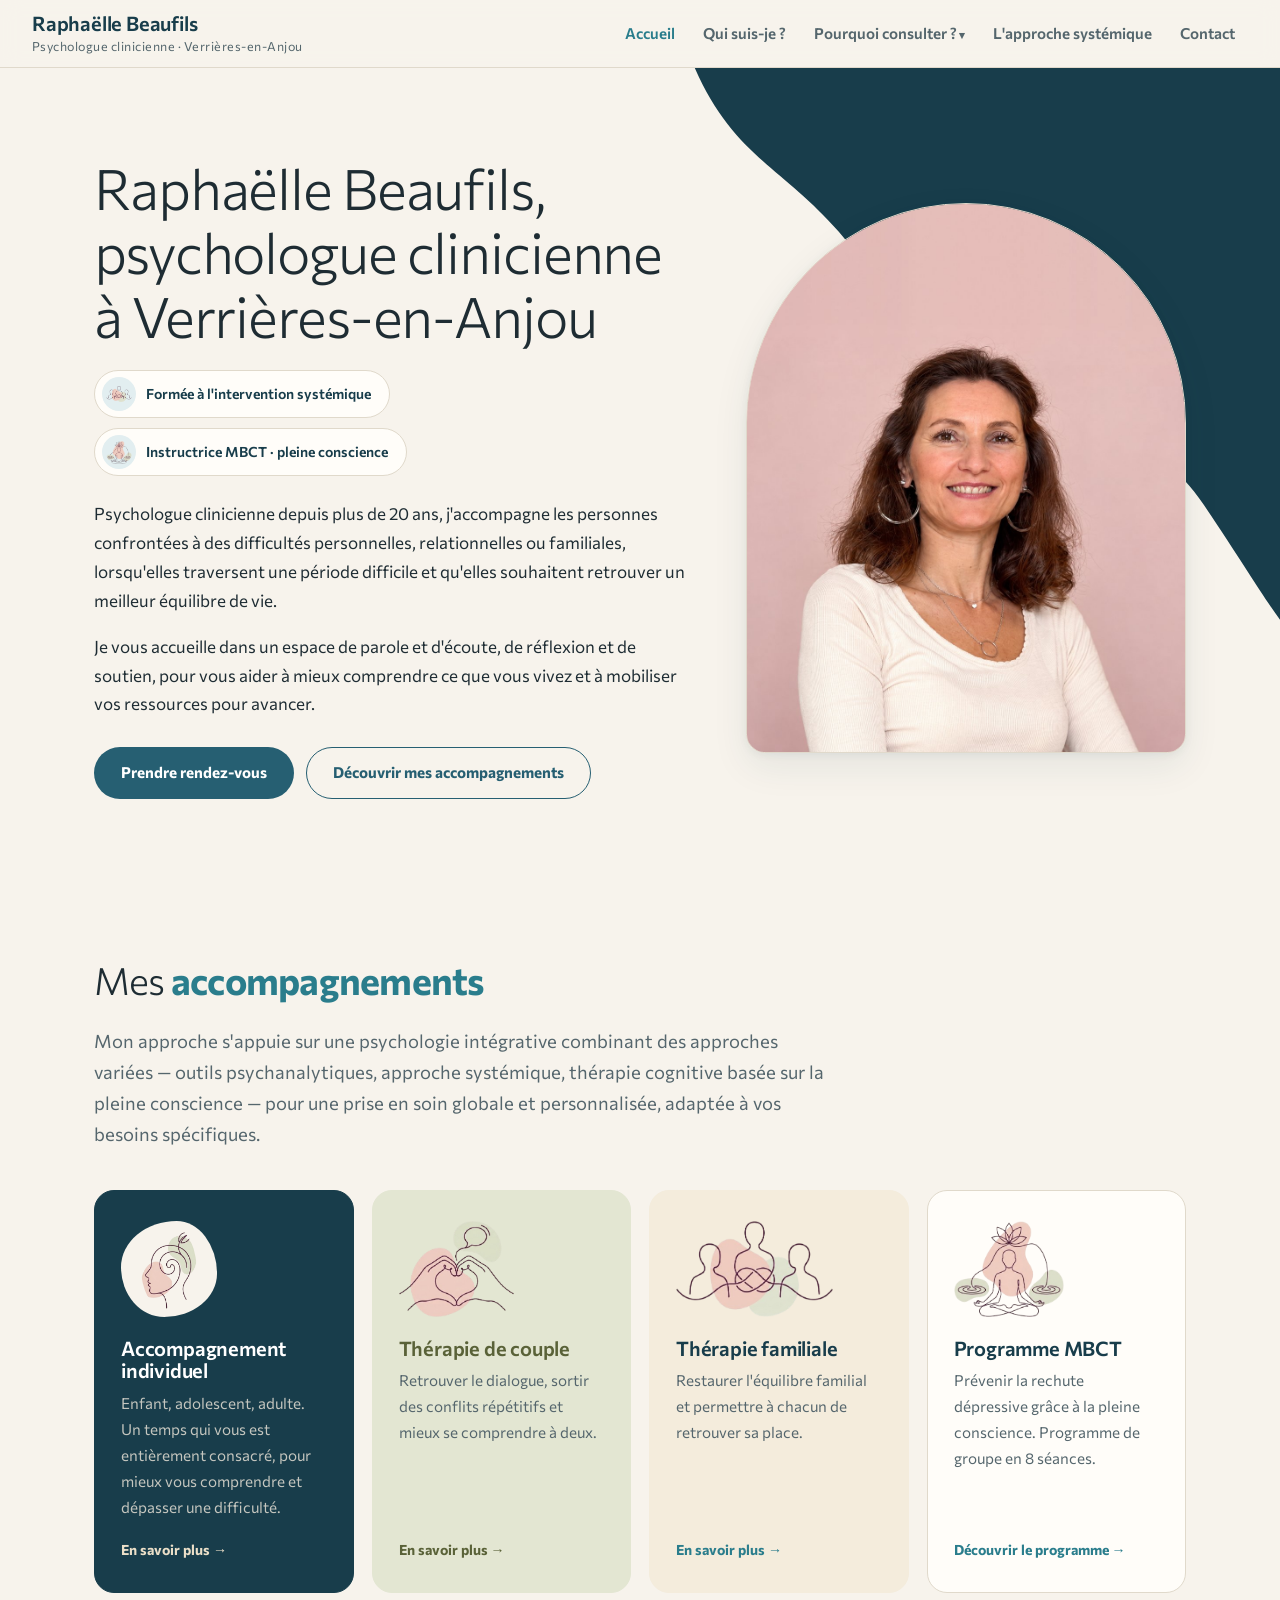
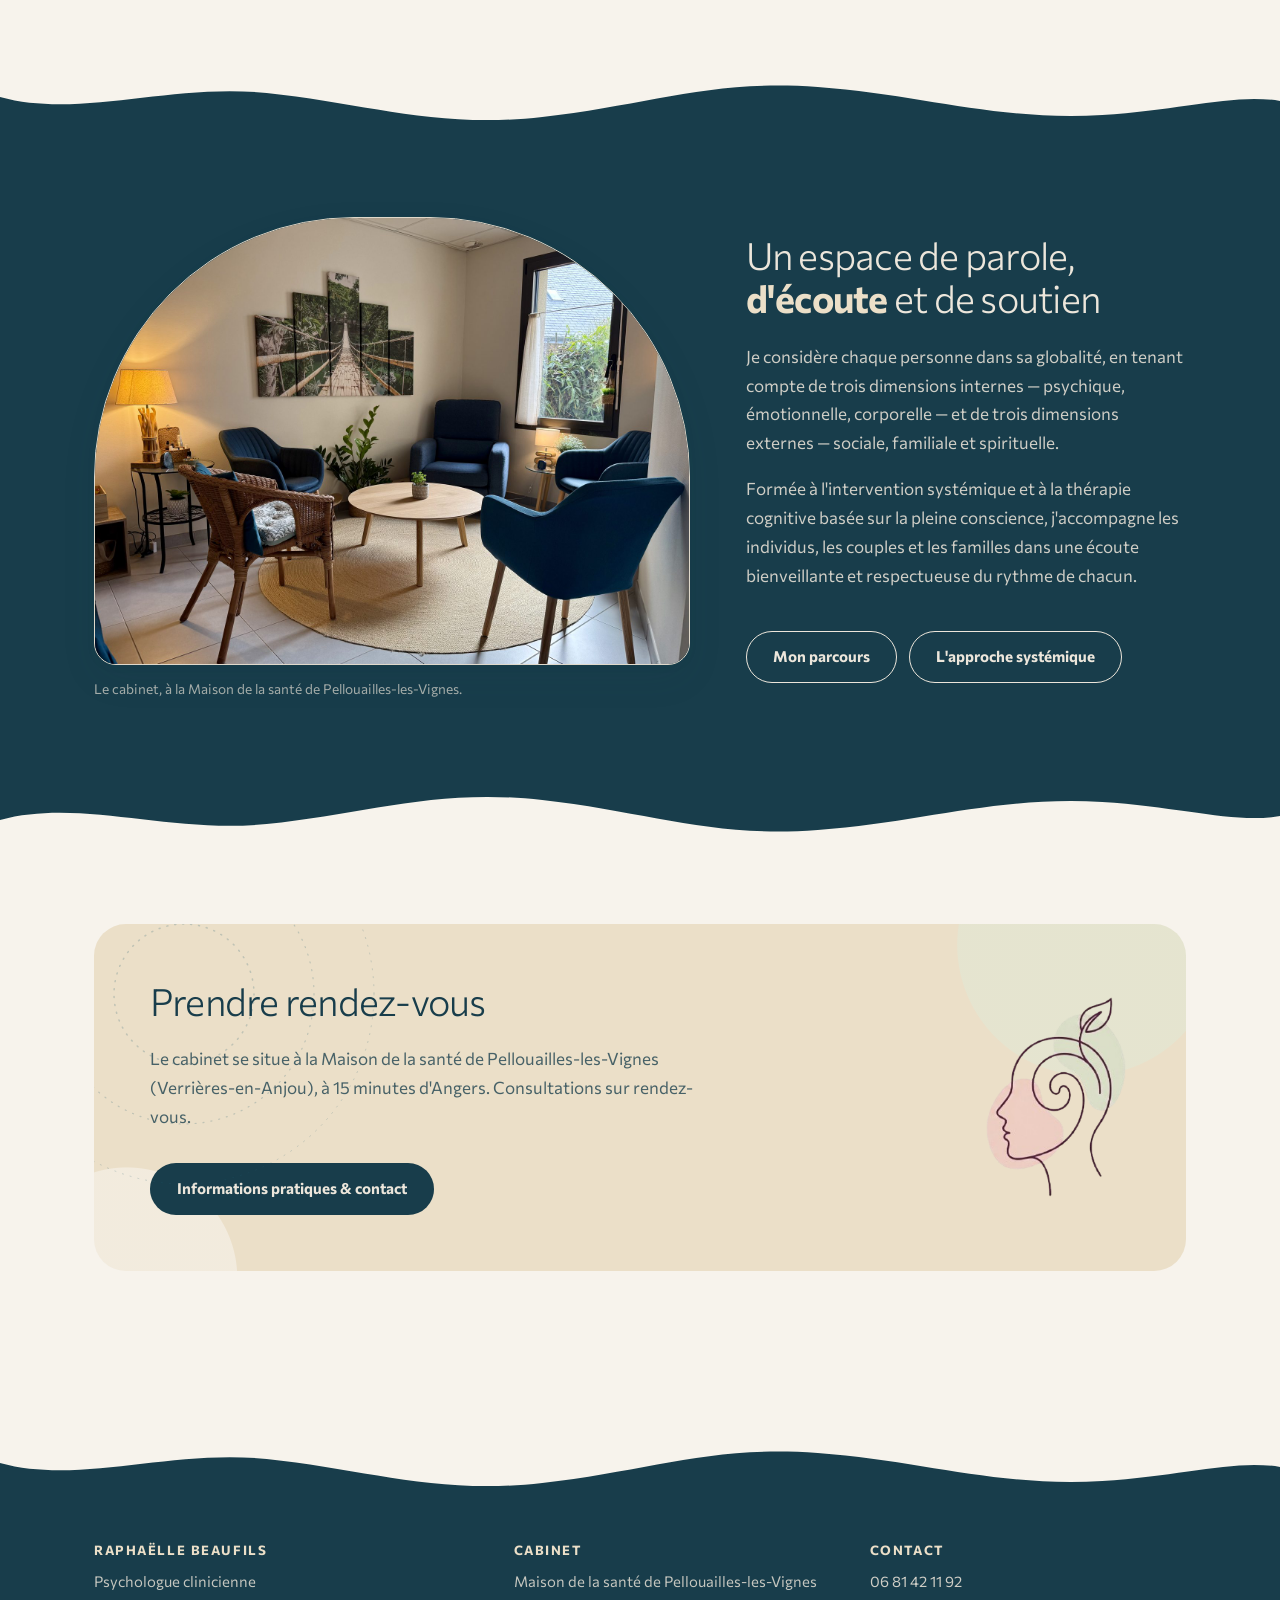
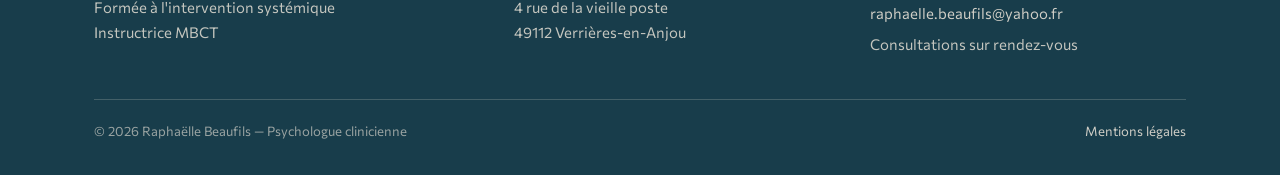
==== site/index.html @ dad3ebb0 "Vague du hero dans l'angle supérieur droit, derrière le portrait, jusqu'au bord de l'écran Position " ====
<!DOCTYPE html>
<html lang="fr">
<head>
  <meta charset="UTF-8">
  <meta name="viewport" content="width=device-width, initial-scale=1">
  <title>Raphaëlle Beaufils | Psychologue Angers – Accompagnement individuel, couple, famille</title>
  <meta name="description" content="Psychologue clinicienne depuis plus de 20 ans à Verrières-en-Anjou (près d'Angers). Accompagnement individuel, thérapie de couple, thérapie familiale et programme MBCT. Prenez rendez-vous.">
  <link rel="stylesheet" href="styles.css">
  <script type="application/ld+json">
  {
    "@context": "https://schema.org",
    "@type": "MedicalBusiness",
    "name": "Raphaëlle Beaufils — Psychologue clinicienne",
    "description": "Psychologue clinicienne : accompagnement individuel, thérapie de couple, thérapie familiale et programme MBCT à Verrières-en-Anjou, près d'Angers.",
    "telephone": "+33681421192",
    "email": "raphaelle.beaufils@yahoo.fr",
    "address": {
      "@type": "PostalAddress",
      "streetAddress": "Maison de la santé de Pellouailles-les-Vignes, 4 rue de la vieille poste",
      "postalCode": "49112",
      "addressLocality": "Verrières-en-Anjou",
      "addressCountry": "FR"
    }
  }
  </script>
</head>
<body>

<header class="site-header">
  <div class="container header-inner">
    <a class="brand" href="index.html">
      <strong>Raphaëlle Beaufils</strong>
      <span>Psychologue clinicienne<span class="brand-dot"> · </span><span class="brand-place">Verrières-en-Anjou</span></span>
    </a>
    <button class="nav-toggle" aria-expanded="false" aria-controls="nav" aria-label="Menu"><span class="burger" aria-hidden="true"></span></button>
    <nav class="nav" id="nav" aria-label="Navigation principale">
      <ul>
        <li><a href="index.html" aria-current="page">Accueil</a></li>
        <li><a href="qui-suis-je.html">Qui suis-je ?</a></li>
        <li class="has-sub">
          <a href="index.html#accompagnements">Pourquoi consulter ?</a>
          <ul class="sub">
            <li><a href="therapie-individuelle.html">Accompagnement individuel</a></li>
            <li><a href="therapie-de-couple.html">Thérapie de couple</a></li>
            <li><a href="therapie-familiale.html">Thérapie familiale</a></li>
            <li><a href="programme-mbct-pleine-conscience.html">Programme MBCT — Pleine conscience</a></li>
          </ul>
        </li>
        <li><a href="approche-systemique.html">L'approche systémique</a></li>
        <li><a href="contact.html">Contact</a></li>
      </ul>
    </nav>
  </div>
</header>

<main>

  <!-- ===== Hero ===== -->
  <section class="hero">
    <svg class="rings" width="560" height="560" viewBox="0 0 560 560" fill="none" aria-hidden="true" style="top:-180px; right:-160px;">
      <circle cx="280" cy="280" r="80" stroke="currentColor" stroke-width="1.5"/>
      <circle cx="280" cy="280" r="145" stroke="currentColor" stroke-width="1.2"/>
      <circle cx="280" cy="280" r="210" stroke="currentColor" stroke-width="1"/>
      <circle cx="280" cy="280" r="276" stroke="currentColor" stroke-width="0.8"/>
    </svg>
    <div class="container hero-grid">
      <div>
        <h1>Raphaëlle Beaufils, psychologue&nbsp;clinicienne à Verrières&#8209;en&#8209;Anjou</h1>
        <ul class="hero-badges">
          <li><img src="img/illus-therapie-familiale.png" alt="" aria-hidden="true"> Formée à l'intervention systémique</li>
          <li><img src="img/illus-mbct.png" alt="" aria-hidden="true"> Instructrice MBCT · pleine conscience</li>
        </ul>
        <p>Psychologue clinicienne depuis plus de 20 ans, j'accompagne les personnes confrontées à des difficultés personnelles, relationnelles ou familiales, lorsqu'elles traversent une période difficile et qu'elles souhaitent retrouver un meilleur équilibre de vie.</p>
        <p>Je vous accueille dans un espace de parole et d'écoute, de réflexion et de soutien, pour vous aider à mieux comprendre ce que vous vivez et à mobiliser vos ressources pour avancer.</p>
        <div class="hero-actions">
          <a class="btn btn-primary" href="contact.html">Prendre rendez-vous</a>
          <a class="btn btn-ghost" href="index.html#accompagnements">Découvrir mes accompagnements</a>
        </div>
      </div>
      <figure class="portrait">
        <svg class="hero-band" viewBox="0 0 640 520" preserveAspectRatio="none" aria-hidden="true">
          <path d="M30,0 C70,80 120,90 180,150 C240,210 220,260 320,300 C420,340 500,320 560,400 C600,452 620,482 640,506 L640,0 Z" fill="currentColor"/>
        </svg>
        <img class="photo photo-arch" src="img/portrait-raphaelle.jpg" alt="Raphaëlle Beaufils, psychologue clinicienne" width="1000" height="1250">
      </figure>
    </div>
  </section>

  <!-- ===== Accompagnements ===== -->
  <section class="section" id="accompagnements">
    <div class="container">
      <h2>Mes <em>accompagnements</em></h2>
      <p class="lead narrow">Mon approche s'appuie sur une psychologie intégrative combinant des approches variées — outils psychanalytiques, approche systémique, thérapie cognitive basée sur la pleine conscience — pour une prise en soin globale et personnalisée, adaptée à vos besoins spécifiques.</p>
      <div class="cards">
        <a class="card" href="therapie-individuelle.html">
          <img class="card-illus" src="img/illus-therapie-individuelle.png" alt="" aria-hidden="true">
          <h3>Accompagnement individuel</h3>
          <p>Enfant, adolescent, adulte. Un temps qui vous est entièrement consacré, pour mieux vous comprendre et dépasser une difficulté.</p>
          <span class="card-more">En savoir plus →</span>
        </a>
        <a class="card" href="therapie-de-couple.html">
          <img class="card-illus" src="img/illus-therapie-couple.png" alt="" aria-hidden="true">
          <h3>Thérapie de couple</h3>
          <p>Retrouver le dialogue, sortir des conflits répétitifs et mieux se comprendre à deux.</p>
          <span class="card-more">En savoir plus →</span>
        </a>
        <a class="card" href="therapie-familiale.html">
          <img class="card-illus" src="img/illus-therapie-familiale.png" alt="" aria-hidden="true">
          <h3>Thérapie familiale</h3>
          <p>Restaurer l'équilibre familial et permettre à chacun de retrouver sa place.</p>
          <span class="card-more">En savoir plus →</span>
        </a>
        <a class="card" href="programme-mbct-pleine-conscience.html">
          <img class="card-illus" src="img/illus-mbct.png" alt="" aria-hidden="true">
          <h3>Programme MBCT</h3>
          <p>Prévenir la rechute dépressive grâce à la pleine conscience. Programme de groupe en 8 séances.</p>
          <span class="card-more">Découvrir le programme →</span>
        </a>
      </div>
    </div>
  </section>

  <!-- ===== Approche ===== -->
  <section class="section section-deep">
    <div class="container hero-grid">
      <figure>
        <img class="photo" src="img/cabinet-salon.jpg" alt="Salon de consultation du cabinet à Verrières-en-Anjou, fauteuils bleus et lumière naturelle">
        <figcaption>Le cabinet, à la Maison de la santé de Pellouailles-les-Vignes.</figcaption>
      </figure>
      <div>
        <h2>Un espace de parole, <em>d'écoute</em> et de soutien</h2>
        <p>Je considère chaque personne dans sa globalité, en tenant compte de trois dimensions internes — psychique, émotionnelle, corporelle — et de trois dimensions externes — sociale, familiale et spirituelle.</p>
        <p>Formée à l'intervention systémique et à la thérapie cognitive basée sur la pleine conscience, j'accompagne les individus, les couples et les familles dans une écoute bienveillante et respectueuse du rythme de chacun.</p>
        <div class="next-links">
          <a class="btn btn-ghost" href="qui-suis-je.html">Mon parcours</a>
          <a class="btn btn-ghost" href="approche-systemique.html">L'approche systémique</a>
        </div>
      </div>
    </div>
  </section>

  <!-- ===== Infos pratiques + CTA ===== -->
  <section class="section">
    <div class="container">
      <div class="cta-band">
        <img class="cta-illus" src="img/illus-therapie-individuelle.png" alt="" aria-hidden="true">
        <svg class="rings" width="420" height="420" viewBox="0 0 420 420" fill="none" aria-hidden="true" style="top:-140px; left:-120px;">
          <circle cx="210" cy="210" r="70" stroke="currentColor" stroke-width="1.5"/>
          <circle cx="210" cy="210" r="130" stroke="currentColor" stroke-width="1.2"/>
          <circle cx="210" cy="210" r="190" stroke="currentColor" stroke-width="1"/>
        </svg>
        <h2>Prendre rendez-vous</h2>
        <p>Le cabinet se situe à la Maison de la santé de Pellouailles-les-Vignes (Verrières-en-Anjou), à 15 minutes d'Angers. Consultations sur rendez-vous.</p>
        <a class="btn btn-light" href="contact.html">Informations pratiques &amp; contact</a>
      </div>
    </div>
  </section>

</main>

<footer class="site-footer">
  <div class="container">
    <div class="footer-grid">
      <div>
        <h3>Raphaëlle Beaufils</h3>
        <p>Psychologue clinicienne<br>Formée à l'intervention systémique<br>Instructrice MBCT</p>
      </div>
      <div>
        <h3>Cabinet</h3>
        <p>Maison de la santé de Pellouailles-les-Vignes<br>4 rue de la vieille poste<br>49112 Verrières-en-Anjou</p>
      </div>
      <div>
        <h3>Contact</h3>
        <ul>
          <li><a href="tel:+33681421192">06 81 42 11 92</a></li>
          <li><a href="mailto:raphaelle.beaufils@yahoo.fr">raphaelle.beaufils@yahoo.fr</a></li>
          <li>Consultations sur rendez-vous</li>
        </ul>
      </div>
    </div>
    <div class="footer-bottom">
      <span>© 2026 Raphaëlle Beaufils — Psychologue clinicienne</span>
      <a href="mentions-legales.html">Mentions légales</a>
    </div>
  </div>
</footer>

<script src="nav.js"></script>
</body>
</html>
---- site/styles.css ----
/* ==========================================================================
   Raphaëlle Beaufils — Psychologue clinicienne
   Direction : éditorial chaleureux et sobre (ivoire + bleu canard profond),
   vagues organiques, images en arche, cartes teintées, illustrations au trait.
   Palette : bleu canard / bleu profond (comme les fauteuils du cabinet)
   + vert kaki et sable en accents secondaires, sur fond ivoire.
   Typo (locale, dossier typo/) : Commissioner uniquement (titres + texte),
   pas de police cursive, pas de sur-titres (hors label « Programme de groupe »).
   ========================================================================== */

/* ---- Polices locales ---- */
@font-face {
  font-family: "Commissioner";
  src: url("typo/Commissioner-ExtraLight.ttf") format("truetype");
  font-weight: 200; font-style: normal; font-display: swap;
}
@font-face {
  font-family: "Commissioner";
  src: url("typo/Commissioner-Light.ttf") format("truetype");
  font-weight: 300; font-style: normal; font-display: swap;
}
@font-face {
  font-family: "Commissioner";
  src: url("typo/Commissioner-Regular.ttf") format("truetype");
  font-weight: 400; font-style: normal; font-display: swap;
}
@font-face {
  font-family: "Commissioner";
  src: url("typo/Commissioner-Medium.ttf") format("truetype");
  font-weight: 500; font-style: normal; font-display: swap;
}
@font-face {
  font-family: "Commissioner";
  src: url("typo/Commissioner-SemiBold.ttf") format("truetype");
  font-weight: 600; font-style: normal; font-display: swap;
}
@font-face {
  font-family: "Commissioner";
  src: url("typo/Commissioner-Bold.ttf") format("truetype");
  font-weight: 700; font-style: normal; font-display: swap;
}

:root {
  /* Couleurs */
  --bg: #f7f3ec;            /* fond de page : ivoire chaud */
  --cream: #ece6db;         /* crème d'origine : aplats */
  --cream-soft: #f1ebe0;    /* sections alternées */
  --ink: #1e2c33;           /* texte : bleu-nuit très foncé */
  --ink-soft: #55666d;      /* texte secondaire */
  --blue: #265f72;          /* bleu canard : boutons, prix, titres forts */
  --blue-deep: #183d4b;     /* bleu profond (fauteuils du cabinet) : aplats, footer */
  --blue-bright: #2a7d8c;   /* accent : liens, mots accentués des titres */
  --blue-tint: #e2eef0;     /* fond léger bleu */
  --khaki: #e3e6d2;         /* vert kaki clair : cartes, respiration */
  --khaki-deep: #5a6238;    /* texte sur kaki */
  --sand: #ebdfc8;          /* sable chaud : bandeau CTA, cartes */
  --sand-soft: #f4ecdc;     /* sable très léger */
  --line: #e0d9cb;          /* filets */

  --font-display: "Commissioner", "Helvetica Neue", Arial, sans-serif;
  --font-body: "Commissioner", "Helvetica Neue", Arial, sans-serif;

  --radius: 20px;
  --radius-arch: 260px 260px 22px 22px;
  --shadow: 0 2px 8px rgba(24, 61, 75, 0.06), 0 14px 36px rgba(24, 61, 75, 0.08);

  /* Vague organique — remplie de la couleur du fond de page (#f7f3ec) */
  --wave: url("data:image/svg+xml;utf8,<svg xmlns='http://www.w3.org/2000/svg' viewBox='0 0 1440 64' preserveAspectRatio='none'><path d='M0,40 C90,18 190,54 300,44 C410,34 490,8 610,20 C730,32 800,58 920,50 C1040,42 1120,16 1240,22 C1330,27 1390,44 1440,36 L1440,64 L0,64 Z' fill='%23f7f3ec'/></svg>");
  --wave-h: 64px;
}

/* ---- Base ---- */
*, *::before, *::after { box-sizing: border-box; }
html { scroll-behavior: smooth; }
@media (prefers-reduced-motion: reduce) {
  html { scroll-behavior: auto; }
  *, *::before, *::after { transition: none !important; animation: none !important; }
}

body {
  margin: 0;
  font-family: var(--font-body);
  font-size: 1.0625rem;
  line-height: 1.7;
  color: var(--ink);
  background: var(--bg);
  -webkit-font-smoothing: antialiased;
}

img { max-width: 100%; display: block; }

h1, h2, h3 {
  font-family: var(--font-display);
  font-weight: 300;
  line-height: 1.14;
  color: var(--ink);
  margin: 0 0 0.6em;
}
h1 { font-size: clamp(2.3rem, 5vw, 3.5rem); letter-spacing: -0.02em; }
h2 { font-size: clamp(1.7rem, 3.2vw, 2.35rem); letter-spacing: -0.02em; }
h3 { font-size: 1.2rem; font-weight: 600; letter-spacing: -0.02em; }

/* Mots accentués dans les titres : bold teinté, même typo */
h1 em, h2 em, h3 em {
  font-style: normal;
  font-weight: 700;
  letter-spacing: -0.02em;
  color: var(--blue-bright);
}

p { margin: 0 0 1em; }

a { color: var(--blue-bright); text-decoration-thickness: 1px; text-underline-offset: 3px; }
a:hover { color: var(--blue-deep); }

:focus-visible {
  outline: 2px solid var(--blue-bright);
  outline-offset: 3px;
  border-radius: 4px;
}

.container { max-width: 1140px; margin-inline: auto; padding-inline: 24px; }
.narrow { max-width: 740px; }

.section { padding-block: 80px; }
.section.alt { background: var(--cream-soft); }

/* Sur-titre : petit label sobre en capitales (utilisé uniquement
   pour « Programme de groupe » sur la page MBCT) */
.eyebrow {
  display: inline-block;
  font-family: var(--font-body);
  font-size: 0.8rem;
  font-weight: 600;
  line-height: 1.3;
  letter-spacing: 0.14em;
  text-transform: uppercase;
  color: var(--blue-bright);
  margin-bottom: 14px;
}

.lead { font-size: 1.15rem; color: var(--ink-soft); }

/* ---- Header ---- */
.site-header {
  position: sticky;
  top: 0;
  z-index: 50;
  background: rgba(247, 243, 236, 0.92);
  backdrop-filter: blur(10px);
  border-bottom: 1px solid var(--line);
}
/* Le header occupe (presque) toute la largeur de l'écran,
   indépendamment de la trame centrée du contenu */
.site-header .container { max-width: 1560px; padding-inline: 32px; }
.header-inner {
  display: flex;
  align-items: center;
  justify-content: space-between;
  gap: 16px;
  padding-block: 12px;
}
.brand { text-decoration: none; color: var(--ink); line-height: 1.2; }
.brand strong {
  display: block;
  font-family: var(--font-display);
  font-weight: 600;
  font-size: 1.25rem;
  letter-spacing: -0.01em;
  line-height: 1.15;
  color: var(--blue-deep);
}
.brand span { font-size: 0.78rem; color: var(--ink-soft); letter-spacing: 0.04em; }

.nav { display: flex; align-items: center; }
.nav > ul { list-style: none; display: flex; align-items: center; gap: 2px; margin: 0; padding: 0; }
.sub { list-style: none; margin: 0; }
.nav a {
  display: block;
  padding: 8px 13px;
  border-radius: 10px;
  font-size: 0.95rem;
  font-weight: 600;
  color: var(--ink-soft);
  text-decoration: none;
  white-space: nowrap;
}
.nav a:hover { background: var(--blue-tint); color: var(--blue-deep); }
.nav a[aria-current="page"] { color: var(--blue-bright); }

.has-sub { position: relative; }
.has-sub > a::after { content: " ▾"; font-size: 0.7em; }
.sub {
  display: none;
  position: absolute;
  top: calc(100% + 6px);
  left: 0;
  min-width: 280px;
  background: #fffdf9;
  border: 1px solid var(--line);
  border-radius: 14px;
  box-shadow: var(--shadow);
  padding: 8px;
  flex-direction: column;
  gap: 0;
}
/* Pont invisible : couvre l'écart entre le lien et le sous-menu pour que
   la souris puisse descendre sans que le menu se referme */
.sub::before {
  content: "";
  position: absolute;
  left: 0;
  right: 0;
  top: -12px;
  height: 12px;
}
.sub li { width: 100%; }
.sub a { border-radius: 8px; white-space: normal; }
.has-sub:hover .sub,
.has-sub.open .sub,
.has-sub:focus-within .sub { display: flex; }

.btn {
  display: inline-block;
  padding: 12px 26px;
  border-radius: 999px;
  font-weight: 700;
  font-size: 0.95rem;
  text-decoration: none;
  border: 1.5px solid transparent;
  transition: background 0.15s ease, color 0.15s ease, border-color 0.15s ease, transform 0.15s ease;
}
.btn:hover { transform: translateY(-1px); }
.btn-primary { background: var(--blue); color: #fff; }
.btn-primary:hover { background: var(--blue-deep); color: #fff; }
.btn-ghost { border-color: var(--blue); color: var(--blue); }
.btn-ghost:hover { background: var(--blue-tint); color: var(--blue-deep); }
.btn-light { background: #fffdf9; color: var(--blue-deep); }
.btn-light:hover { background: #fff; color: var(--blue-deep); }

.photo {
  width: 100%;
  height: auto;
  border-radius: var(--radius);
  border: 1px solid var(--line);
  box-shadow: var(--shadow);
}
figure { margin: 0; }
figcaption { font-size: 0.85rem; color: var(--ink-soft); margin-top: 12px; }

.nav-toggle {
  display: none;
  align-items: center;
  justify-content: center;
  width: 44px;
  height: 42px;
  background: none;
  border: 1.5px solid var(--line);
  border-radius: 12px;
  padding: 0;
  cursor: pointer;
}
.burger,
.burger::before,
.burger::after {
  content: "";
  display: block;
  width: 20px;
  height: 2px;
  border-radius: 2px;
  background: var(--blue-deep);
  transition: transform 0.2s ease, background 0.2s ease;
}
.burger { position: relative; }
.burger::before { position: absolute; top: -6px; }
.burger::after { position: absolute; top: 6px; }
.nav-toggle[aria-expanded="true"] .burger { background: transparent; }
.nav-toggle[aria-expanded="true"] .burger::before { transform: translateY(6px) rotate(45deg); }
.nav-toggle[aria-expanded="true"] .burger::after { transform: translateY(-6px) rotate(-45deg); }

/* ---- Motif anneaux (signature) ---- */
.rings {
  position: absolute;
  pointer-events: none;
  color: var(--blue-bright);
  opacity: 0.13;
}
.rings circle { stroke-dasharray: 1 7; stroke-linecap: round; }

/* ---- Hero (accueil) ---- */
.hero { position: relative; overflow: hidden; padding-block: 88px 80px; }
.hero-grid {
  display: grid;
  grid-template-columns: 1.15fr 0.85fr;
  gap: 56px;
  align-items: center;
}
.hero h1 { margin-bottom: 0.4em; }
.hero .subtitle {
  font-weight: 500;
  font-size: 1.02rem;
  letter-spacing: 0.02em;
  color: var(--blue);
  margin-bottom: 1.2em;
}

/* Badges de qualification : mini-illustrations en icône */
.hero-badges {
  list-style: none;
  display: flex;
  flex-wrap: wrap;
  gap: 10px;
  padding: 0;
  margin: 0 0 1.4em;
}
.hero-badges li {
  display: inline-flex;
  align-items: center;
  gap: 10px;
  background: #fffdf9;
  border: 1px solid var(--line);
  border-radius: 999px;
  padding: 6px 18px 6px 7px;
  font-size: 0.88rem;
  font-weight: 600;
  color: var(--blue-deep);
}
.hero-badges img {
  height: 34px;
  width: 34px;
  object-fit: contain;
  background: var(--blue-tint);
  border-radius: 50%;
  padding: 4px;
}

.hero-actions { display: flex; flex-wrap: wrap; gap: 12px; margin-top: 28px; }

/* Portraits et images des sections profondes : cadre en arche */
.hero .ph-portrait,
.hero .photo,
.photo-arch,
.section-deep .photo,
.section-deep .ph {
  border-radius: var(--radius-arch);
}

/* Bandeau bleu en vague : en absolu dans l'angle supérieur droit du hero
   (sous le header, jusqu'au bord de l'écran), derrière le portrait qui
   garde le dessus. Son bord intérieur ondule en diagonale, du bord gauche
   de la photo vers le bord droit de l'écran. Le SVG vit dans la figure mais
   se positionne par rapport au hero (la figure n'est pas positionnée en
   desktop) ; sur mobile il s'ancre à la figure. */
.portrait .photo { position: relative; z-index: 1; }
.hero-band {
  position: absolute;
  top: 0;
  right: 0;
  width: 48%;
  height: 70%;
  color: var(--blue-deep);
  pointer-events: none;
}

/* ---- Placeholder photo ---- */
.ph {
  position: relative;
  overflow: hidden;
  border-radius: var(--radius);
  background:
    radial-gradient(circle at 50% 42%,
      transparent 0 54px, rgba(38, 95, 114, 0.12) 54px 55.5px,
      transparent 55.5px 88px, rgba(38, 95, 114, 0.10) 88px 89.5px,
      transparent 89.5px 126px, rgba(38, 95, 114, 0.08) 126px 127.5px,
      transparent 127.5px 170px, rgba(38, 95, 114, 0.06) 170px 171.5px,
      transparent 171.5px),
    var(--cream);
  display: flex;
  align-items: flex-end;
  justify-content: center;
  border: 1px solid var(--line);
}
.ph::after {
  content: attr(data-label);
  margin: 14px;
  padding: 5px 14px;
  border-radius: 999px;
  background: rgba(255, 255, 255, 0.85);
  font-size: 0.78rem;
  font-weight: 700;
  letter-spacing: 0.06em;
  color: var(--ink-soft);
}
.ph-portrait { aspect-ratio: 4 / 5; }
.ph-landscape { aspect-ratio: 16 / 10; }
.ph-wide { aspect-ratio: 21 / 9; }

/* ---- Section profonde (aplat bleu profond, bords en vague) ---- */
.section-deep {
  position: relative;
  background: var(--blue-deep);
  color: var(--cream);
  padding-block: calc(80px + var(--wave-h));
}
.section-deep::before,
.section-deep::after {
  content: "";
  position: absolute;
  left: 0;
  right: 0;
  height: var(--wave-h);
  background: var(--wave) center / 100% 100% no-repeat;
  pointer-events: none;
}
.section-deep::before { top: 0; transform: scaleY(-1); }
.section-deep::after { bottom: 0; }

.section-deep h1, .section-deep h2, .section-deep h3 { color: var(--cream); }
.section-deep h1 em, .section-deep h2 em, .section-deep h3 em { color: var(--sand); }
.section-deep p { color: rgba(240, 232, 220, 0.85); }
.section-deep a { color: var(--sand); }
.section-deep a:hover { color: #fff; }
.section-deep figcaption { color: rgba(240, 232, 220, 0.65); }
.section-deep .btn-ghost { border-color: var(--cream); color: var(--cream); }
.section-deep .btn-ghost:hover { background: rgba(240, 232, 220, 0.12); color: #fff; }
.section-deep .btn-primary { background: var(--sand); color: var(--blue-deep); }
.section-deep .btn-primary:hover { background: #fff; color: var(--blue-deep); }
.section-deep .rings { color: var(--sand); opacity: 0.15; }

/* ---- Cartes accompagnements : teintes variées ---- */
.cards {
  display: grid;
  grid-template-columns: repeat(auto-fit, minmax(230px, 1fr));
  gap: 18px;
  margin-top: 40px;
}
.card {
  display: flex;
  flex-direction: column;
  align-items: flex-start;
  background: #fffdf9;
  border: 1px solid var(--line);
  border-radius: var(--radius);
  padding: 30px 26px;
  text-decoration: none;
  color: var(--ink);
  transition: box-shadow 0.18s ease, transform 0.18s ease;
}
.card:hover {
  box-shadow: var(--shadow);
  transform: translateY(-3px);
  color: var(--ink);
}
.card-illus {
  display: block;
  height: 96px;
  width: auto;
  max-width: 100%;
  object-fit: contain;
  margin-bottom: 20px;
}
/* Sur la carte bleu profond, le trait bleu serait invisible :
   on pose l'illustration sur une pastille ivoire organique */
.cards .card:nth-child(1) .card-illus {
  background: var(--bg);
  border-radius: 58% 42% 55% 45% / 48% 55% 45% 52%;
  padding: 8px 20px;
}

.card h3 {
  font-weight: 600;
  font-size: 1.25rem;
  letter-spacing: -0.01em;
  color: var(--blue-deep);
  margin-bottom: 0.45em;
}
.card p { font-size: 0.95rem; color: var(--ink-soft); margin: 0; }
.card .card-more {
  display: inline-block;
  margin-top: auto;
  padding-top: 18px;
  font-size: 0.88rem;
  font-weight: 700;
  color: var(--blue-bright);
}

/* Variantes de teinte, dans l'esprit des inspirations */
.cards .card:nth-child(1) { background: var(--blue-deep); border-color: var(--blue-deep); }
.cards .card:nth-child(1) h3 { color: #fff; }
.cards .card:nth-child(1) p { color: rgba(240, 232, 220, 0.8); }
.cards .card:nth-child(1) .card-more { color: var(--sand); }
.cards .card:nth-child(2) { background: var(--khaki); border-color: var(--khaki); }
.cards .card:nth-child(2) h3 { color: var(--khaki-deep); }
.cards .card:nth-child(2) .card-more { color: var(--khaki-deep); }
.cards .card:nth-child(3) { background: var(--sand-soft); border-color: var(--sand-soft); }

/* ---- Listes à puces (anneaux) ---- */
.ring-list { list-style: none; padding: 0; margin: 0 0 1.2em; }
.ring-list li { position: relative; padding-left: 26px; margin-bottom: 9px; }
.ring-list li::before {
  content: "";
  position: absolute;
  left: 2px;
  top: 0.52em;
  width: 9px;
  height: 9px;
  border: 2px solid var(--blue-bright);
  border-radius: 50%;
}

/* ---- Citations : centrées, comme un temps de respiration ---- */
.pullquote {
  position: relative;
  margin: 2.6em auto;
  padding: 0 12px;
  border: none;
  max-width: 36ch;
  text-align: center;
  font-family: var(--font-display);
  font-style: normal;
  font-weight: 300;
  font-size: clamp(1.25rem, 2.5vw, 1.5rem);
  line-height: 1.5;
  color: var(--blue-deep);
}
.pullquote::before {
  content: "“";
  display: block;
  font-size: 3rem;
  line-height: 0.6;
  margin-bottom: 0.25em;
  color: var(--blue-bright);
  opacity: 0.55;
}
.pullquote cite {
  display: block;
  margin-top: 14px;
  font-family: var(--font-body);
  font-style: normal;
  font-size: 0.82rem;
  font-weight: 600;
  letter-spacing: 0.12em;
  text-transform: uppercase;
  color: var(--blue-bright);
}

/* ---- En-tête de page intérieure ---- */
.page-hero {
  position: relative;
  overflow: hidden;
  padding-block: 72px calc(56px + var(--wave-h));
  background: var(--cream-soft);
}
.page-hero::after {
  content: "";
  position: absolute;
  bottom: 0;
  left: 0;
  right: 0;
  height: var(--wave-h);
  background: var(--wave) center / 100% 100% no-repeat;
  pointer-events: none;
}
.page-hero .container { position: relative; }
.page-hero h1 { max-width: 22ch; }
.page-hero .lead { max-width: 62ch; margin-bottom: 0; }

/* Illustration d'en-tête : posée à droite du titre */
.page-hero-illus {
  position: absolute;
  right: 24px;
  top: 50%;
  transform: translateY(-50%);
  height: 200px;
  width: auto;
  pointer-events: none;
}
@media (max-width: 1060px) {
  .page-hero-illus { display: none; }
}

/* ---- Bloc infos pratiques ---- */
.info-grid {
  display: grid;
  grid-template-columns: repeat(auto-fit, minmax(240px, 1fr));
  gap: 18px;
  margin-top: 32px;
}
.info-card {
  background: #fffdf9;
  border: 1px solid var(--line);
  border-radius: var(--radius);
  padding: 28px 26px;
}
.info-card h3 { color: var(--blue-deep); font-size: 1.15rem; }
.info-card p:last-child, .info-card ul:last-child { margin-bottom: 0; }

/* Variantes teintées (page Contact) */
.info-card--khaki { background: var(--khaki); border-color: var(--khaki); }
.info-card--khaki h3 { color: var(--khaki-deep); }
.info-card--deep { background: var(--blue-deep); border-color: var(--blue-deep); color: rgba(240, 232, 220, 0.85); }
.info-card--deep h3 { color: var(--sand); }
.info-card--deep a { color: #fff; }
.info-card--sand { background: var(--sand-soft); border-color: var(--sand-soft); }
.tel-big {
  font-size: 1.5rem;
  font-weight: 700;
  letter-spacing: 0.01em;
  text-decoration: none;
  white-space: nowrap;
}
.tel-big:hover { text-decoration: underline; }

/* Carte Google Maps intégrée */
.map-embed {
  display: block;
  width: 100%;
  height: 100%;
  min-height: 340px;
  border: 1px solid var(--line);
  border-radius: var(--radius);
}

/* ---- Prochaine session MBCT : bloc pleine largeur, calendrier lisible ---- */
.session-block { margin-top: 48px; }
.session-grid {
  display: grid;
  grid-template-columns: minmax(0, 1.5fr) minmax(0, 1fr);
  gap: 18px;
  align-items: stretch;
}
.session-side { display: grid; gap: 18px; grid-auto-rows: 1fr; }
.session-card { padding: 34px 32px; }
.session-card h3 { font-size: 1.4rem; margin-bottom: 0.35em; }
.session-lead { color: var(--ink-soft); margin-bottom: 1.4em; }
.schedule { margin: 0 0 1.4em; padding: 0; }
.schedule > div {
  display: grid;
  grid-template-columns: 170px 1fr;
  align-items: center;
  gap: 8px 16px;
  padding-block: 10px;
  border-top: 1px dashed var(--line);
}
.schedule > div:last-child { border-bottom: 1px dashed var(--line); }
.schedule dt { font-weight: 600; color: var(--blue-deep); }
.schedule dd {
  margin: 0;
  display: flex;
  flex-wrap: wrap;
  align-items: center;
  gap: 8px;
  color: var(--ink-soft);
  font-size: 0.95rem;
}
.day {
  display: inline-flex;
  align-items: center;
  justify-content: center;
  min-width: 38px;
  height: 38px;
  padding-inline: 8px;
  border-radius: 999px;
  background: var(--blue-tint);
  color: var(--blue-deep);
  font-weight: 700;
  font-size: 0.95rem;
}
.day--special { background: var(--sand); }
.session-place { font-size: 0.95rem; color: var(--ink-soft); margin: 0; }
.session-side .info-card p { margin-bottom: 0.6em; }
.session-side .info-card p:last-child { margin-bottom: 0; }

.pricing { list-style: none; padding: 0; margin: 0; }
.pricing li {
  display: flex;
  justify-content: space-between;
  gap: 16px;
  padding-block: 10px;
  border-bottom: 1px dashed var(--line);
}
.pricing li:last-child { border-bottom: none; }
.pricing .price { font-size: 1rem; font-weight: 600; color: var(--blue); white-space: nowrap; }
.pricing .note { display: block; font-size: 0.85rem; color: var(--ink-soft); }

/* ---- FAQ ---- */
.faq { margin-top: 24px; }
.faq details {
  background: #fffdf9;
  border: 1px solid var(--line);
  border-radius: 16px;
  margin-bottom: 12px;
  overflow: hidden;
}
.faq summary {
  cursor: pointer;
  padding: 16px 20px;
  font-weight: 700;
  color: var(--blue-deep);
  list-style: none;
  position: relative;
  padding-right: 48px;
}
.faq summary::-webkit-details-marker { display: none; }
.faq summary::after {
  content: "+";
  position: absolute;
  right: 20px;
  top: 50%;
  transform: translateY(-50%);
  font-size: 1.3rem;
  font-weight: 400;
  color: var(--blue-bright);
}
.faq details[open] summary::after { content: "–"; }
.faq details > div { padding: 0 20px 18px; color: var(--ink-soft); }
.faq details > div p:last-child { margin-bottom: 0; }

/* ---- Bandeau CTA : sable chaleureux, illustration du service à droite ---- */
.cta-band {
  position: relative;
  overflow: hidden;
  background:
    radial-gradient(circle at 91% 6%, rgba(227, 230, 210, 0.75) 0 130px, transparent 131px),
    radial-gradient(circle at 3% 102%, rgba(247, 243, 236, 0.6) 0 110px, transparent 111px),
    var(--sand);
  color: var(--blue-deep);
  border-radius: 32px;
  padding: 56px 360px 56px 56px;
  text-align: left;
}
.cta-band h2 { color: var(--blue-deep); }
.cta-band p { color: rgba(24, 61, 75, 0.78); max-width: 52ch; }
.cta-band .btn { margin-top: 14px; }
.cta-band .btn + .btn { margin-left: 8px; }
.cta-band .btn-light { background: var(--blue-deep); color: var(--cream); }
.cta-band .btn-light:hover { background: var(--blue); color: #fff; }
.cta-band .rings { opacity: 0.22; color: var(--blue); }
.cta-illus {
  position: absolute;
  right: 60px;
  top: 50%;
  transform: translateY(-50%);
  height: 200px;
  width: auto;
  pointer-events: none;
}

/* ---- Mentions légales ---- */
.legal h2 { font-size: clamp(1.35rem, 2.4vw, 1.7rem); margin-top: 2.2em; }
.legal h2:first-of-type { margin-top: 0; }
.legal-date { font-size: 0.88rem; color: var(--ink-soft); margin-bottom: 1.6em; }
.legal-id {
  margin: 0 0 1.4em;
  padding: 10px 26px;
  background: #fffdf9;
  border: 1px solid var(--line);
  border-radius: var(--radius);
}
.legal-id > div {
  display: grid;
  grid-template-columns: 200px 1fr;
  gap: 4px 20px;
  padding-block: 11px;
  border-bottom: 1px dashed var(--line);
}
.legal-id > div:last-child { border-bottom: none; }
.legal-id dt { font-weight: 600; color: var(--blue-deep); }
.legal-id dd { margin: 0; }
@media (max-width: 600px) {
  .legal-id { padding-inline: 20px; }
  .legal-id > div { grid-template-columns: 1fr; gap: 2px; }
  .schedule > div { grid-template-columns: 1fr; gap: 6px; }
}

/* ---- Note "à valider" (interne, retirer en prod) ---- */
.todo {
  background: #fff8e6;
  border: 1px dashed #d9b34a;
  border-radius: 10px;
  padding: 10px 16px;
  font-size: 0.88rem;
  color: #7a611f;
  margin: 1em 0;
}

/* ---- Navigation croisée bas de page ---- */
.next-links { display: flex; flex-wrap: wrap; gap: 12px; margin-top: 40px; }

/* ---- Footer : aplat bleu profond, bord en vague ---- */
.site-footer {
  position: relative;
  background: var(--blue-deep);
  color: rgba(240, 232, 220, 0.8);
  margin-top: 88px;
  padding-block: calc(40px + var(--wave-h)) 32px;
  font-size: 0.93rem;
}
.site-footer::before {
  content: "";
  position: absolute;
  top: 0;
  left: 0;
  right: 0;
  height: var(--wave-h);
  background: var(--wave) center / 100% 100% no-repeat;
  transform: scaleY(-1);
  pointer-events: none;
}
.footer-grid {
  display: grid;
  grid-template-columns: 1.2fr 1fr 1fr;
  gap: 40px;
  margin-bottom: 36px;
}
.site-footer h3 {
  font-size: 0.82rem;
  font-weight: 700;
  letter-spacing: 0.12em;
  text-transform: uppercase;
  color: var(--sand);
  margin-bottom: 0.9em;
}
.site-footer ul { list-style: none; padding: 0; margin: 0; }
.site-footer li { margin-bottom: 6px; }
.site-footer a { color: rgba(240, 232, 220, 0.85); text-decoration: none; }
.site-footer a:hover { color: #fff; text-decoration: underline; }
.footer-bottom {
  border-top: 1px solid rgba(240, 232, 220, 0.2);
  padding-top: 20px;
  font-size: 0.82rem;
  color: rgba(240, 232, 220, 0.6);
  display: flex;
  flex-wrap: wrap;
  justify-content: space-between;
  gap: 8px;
}

/* ---- Responsive ---- */
@media (max-width: 900px) {
  :root { --wave-h: 42px; }

  .hero-grid { grid-template-columns: 1fr; gap: 36px; }
  .hero { padding-block: 48px 56px; }
  .hero .ph-portrait, .portrait { max-width: 420px; }
  .portrait { position: relative; }
  .hero-band { top: -28px; right: -24px; width: 86%; height: 64%; }

  /* Typographie allégée sur mobile : titres plus petits, jamais tronqués */
  h1 { font-size: clamp(1.5rem, 6.8vw, 2.1rem); }
  .hero p { font-size: 0.98rem; }
  .footer-grid { grid-template-columns: 1fr; gap: 28px; }

  .nav-toggle { display: inline-flex; }

  /* Sous-titre du logo sur deux lignes propres, jamais tronqué */
  .brand-dot { display: none; }
  .brand-place { display: block; white-space: nowrap; }
  .nav {
    display: none;
    position: absolute;
    top: 100%;
    left: 0;
    right: 0;
    background: var(--bg);
    border-bottom: 1px solid var(--line);
    box-shadow: var(--shadow);
    padding: 12px 24px 20px;
  }
  .nav.open { display: block; }
  .nav > ul { flex-direction: column; align-items: stretch; gap: 0; }
  .nav a { padding: 11px 10px; white-space: normal; }
  .sub {
    display: flex;
    position: static;
    border: none;
    box-shadow: none;
    background: transparent;
    padding: 0 0 0 18px;
    min-width: 0;
  }
  .has-sub > a::after { content: ""; }

  .section { padding-block: 56px; }
  .session-grid { grid-template-columns: 1fr; }
  .session-side { grid-auto-rows: auto; }
  .session-card { padding: 28px 24px; }
  .section-deep { padding-block: calc(56px + var(--wave-h)); }
  .page-hero { padding-block: 52px calc(44px + var(--wave-h)); }
  .cta-band { padding: 44px 28px; text-align: center; }
  .cta-band p { margin-inline: auto; }
  .cta-illus { position: static; transform: none; height: 130px; margin: 0 auto 18px; }
  .site-footer { margin-top: 64px; }
}
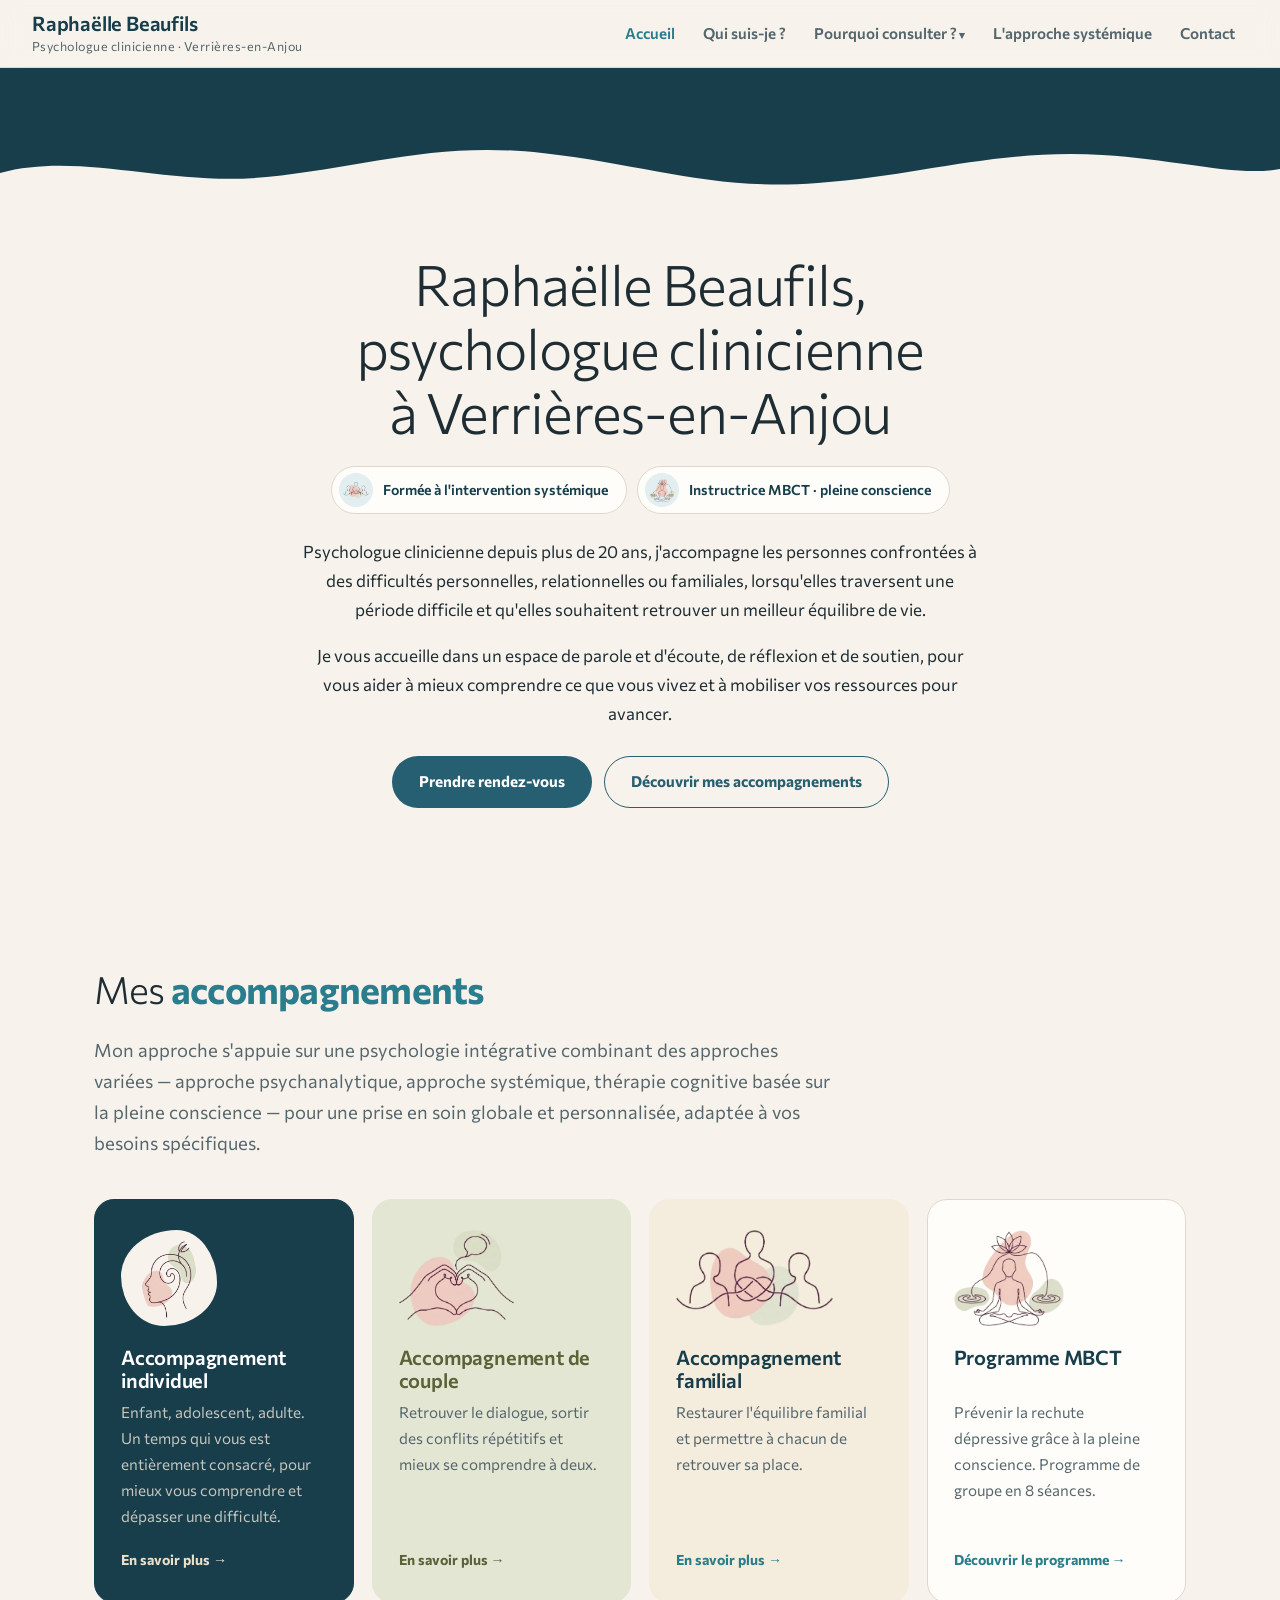
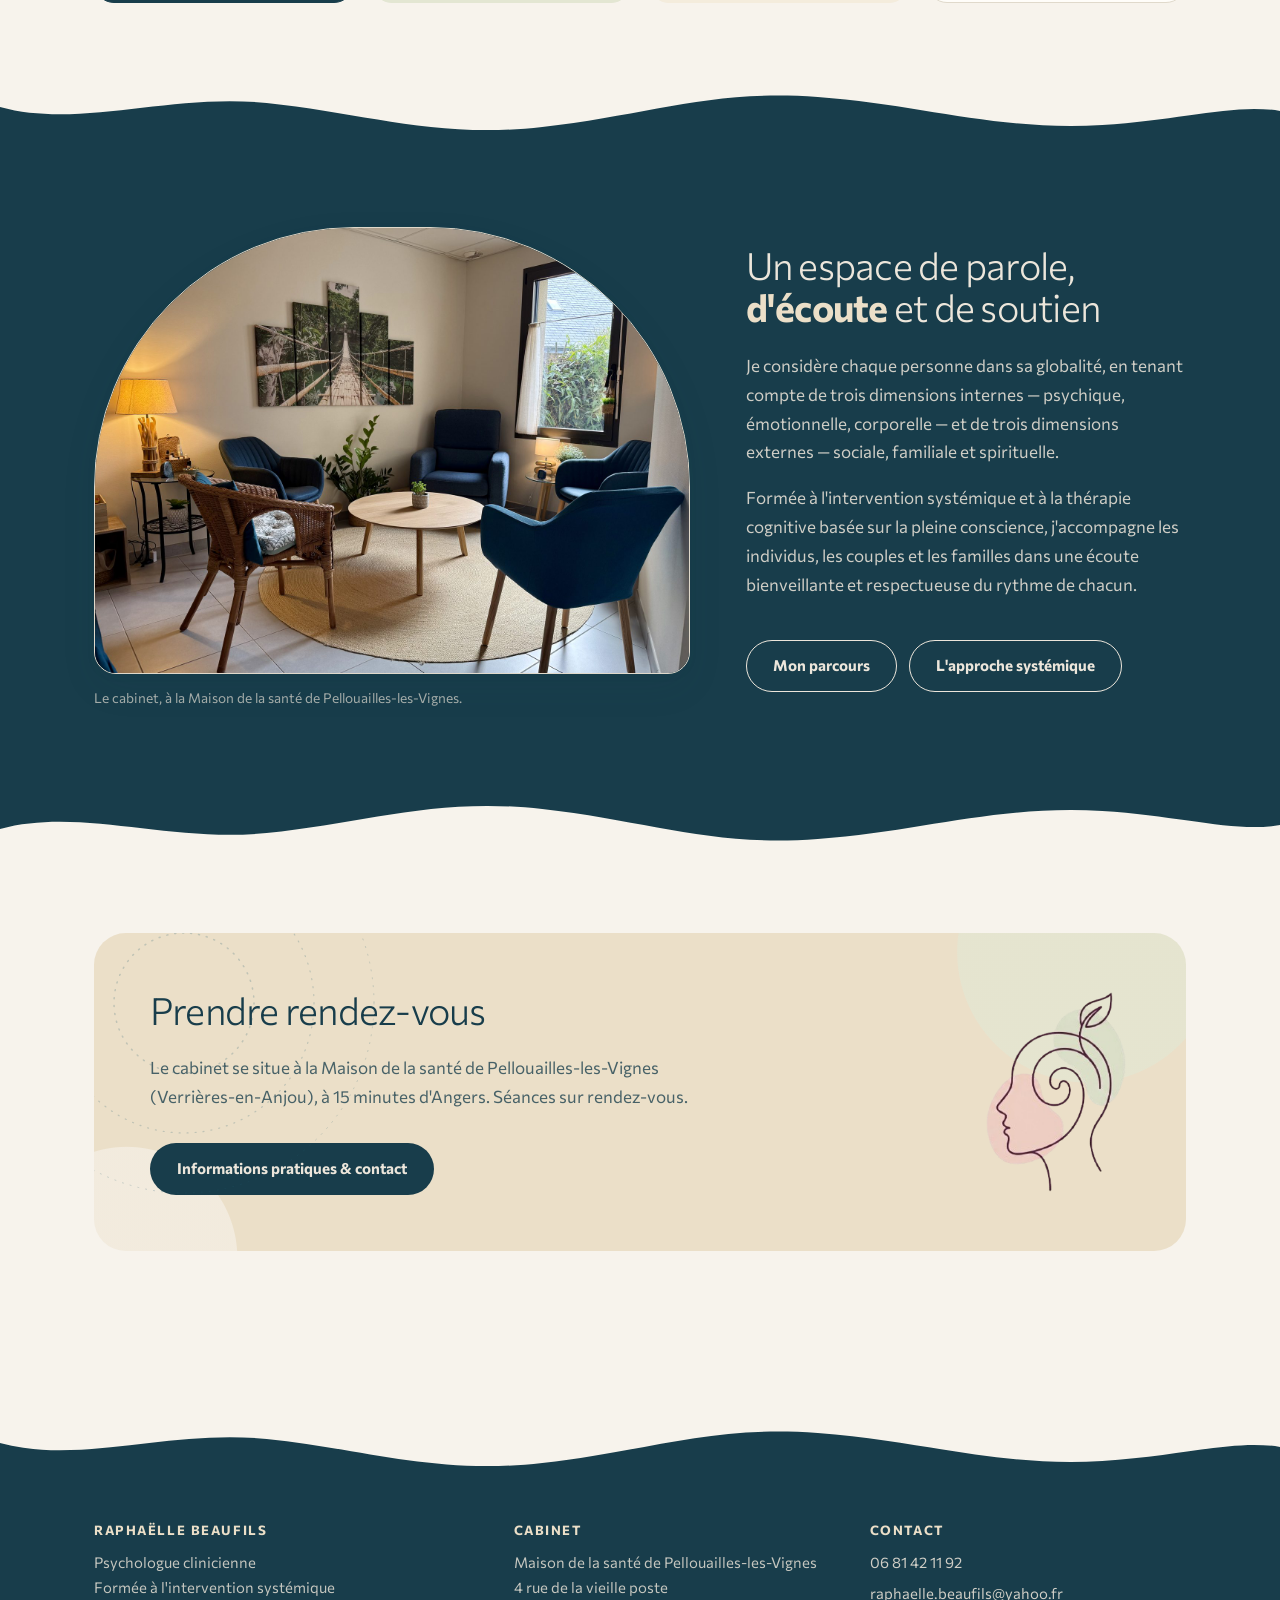
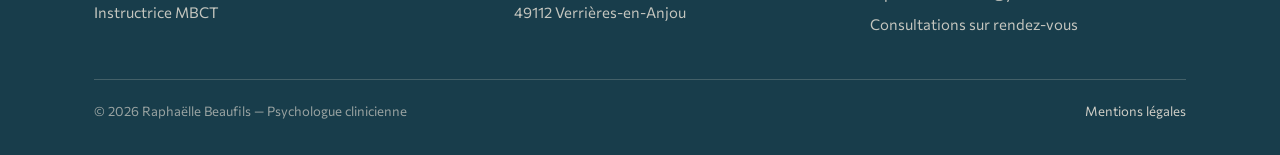
==== commit 29fbb5ad: "Retours cliente : hero centré sans photo sous une vague horizontale, nouveau portrait sur Qui suis-j" ====
--- a/site/index.html
+++ b/site/index.html
@@ -57,32 +57,19 @@
 
   <!-- ===== Hero ===== -->
   <section class="hero">
-    <svg class="rings" width="560" height="560" viewBox="0 0 560 560" fill="none" aria-hidden="true" style="top:-180px; right:-160px;">
-      <circle cx="280" cy="280" r="80" stroke="currentColor" stroke-width="1.5"/>
-      <circle cx="280" cy="280" r="145" stroke="currentColor" stroke-width="1.2"/>
-      <circle cx="280" cy="280" r="210" stroke="currentColor" stroke-width="1"/>
-      <circle cx="280" cy="280" r="276" stroke="currentColor" stroke-width="0.8"/>
-    </svg>
-    <div class="container hero-grid">
-      <div>
-        <h1>Raphaëlle Beaufils, psychologue&nbsp;clinicienne à Verrières&#8209;en&#8209;Anjou</h1>
-        <ul class="hero-badges">
-          <li><img src="img/illus-therapie-familiale.png" alt="" aria-hidden="true"> Formée à l'intervention systémique</li>
-          <li><img src="img/illus-mbct.png" alt="" aria-hidden="true"> Instructrice MBCT · pleine conscience</li>
-        </ul>
-        <p>Psychologue clinicienne depuis plus de 20 ans, j'accompagne les personnes confrontées à des difficultés personnelles, relationnelles ou familiales, lorsqu'elles traversent une période difficile et qu'elles souhaitent retrouver un meilleur équilibre de vie.</p>
-        <p>Je vous accueille dans un espace de parole et d'écoute, de réflexion et de soutien, pour vous aider à mieux comprendre ce que vous vivez et à mobiliser vos ressources pour avancer.</p>
-        <div class="hero-actions">
-          <a class="btn btn-primary" href="contact.html">Prendre rendez-vous</a>
-          <a class="btn btn-ghost" href="index.html#accompagnements">Découvrir mes accompagnements</a>
-        </div>
+    <div class="hero-wave" aria-hidden="true"></div>
+    <div class="container hero-center">
+      <h1>Raphaëlle Beaufils, psychologue&nbsp;clinicienne à&nbsp;Verrières&#8209;en&#8209;Anjou</h1>
+      <ul class="hero-badges">
+        <li><img src="img/illus-therapie-familiale.png" alt="" aria-hidden="true"> Formée à l'intervention systémique</li>
+        <li><img src="img/illus-mbct.png" alt="" aria-hidden="true"> Instructrice MBCT · pleine conscience</li>
+      </ul>
+      <p>Psychologue clinicienne depuis plus de 20 ans, j'accompagne les personnes confrontées à des difficultés personnelles, relationnelles ou familiales, lorsqu'elles traversent une période difficile et qu'elles souhaitent retrouver un meilleur équilibre de vie.</p>
+      <p>Je vous accueille dans un espace de parole et d'écoute, de réflexion et de soutien, pour vous aider à mieux comprendre ce que vous vivez et à mobiliser vos ressources pour avancer.</p>
+      <div class="hero-actions">
+        <a class="btn btn-primary" href="contact.html">Prendre rendez-vous</a>
+        <a class="btn btn-ghost" href="index.html#accompagnements">Découvrir mes accompagnements</a>
       </div>
-      <figure class="portrait">
-        <svg class="hero-band" viewBox="0 0 640 520" preserveAspectRatio="none" aria-hidden="true">
-          <path d="M30,0 C70,80 120,90 180,150 C240,210 220,260 320,300 C420,340 500,320 560,400 C600,452 620,482 640,506 L640,0 Z" fill="currentColor"/>
-        </svg>
-        <img class="photo photo-arch" src="img/portrait-raphaelle.jpg" alt="Raphaëlle Beaufils, psychologue clinicienne" width="1000" height="1250">
-      </figure>
     </div>
   </section>
 
@@ -90,7 +77,7 @@
   <section class="section" id="accompagnements">
     <div class="container">
       <h2>Mes <em>accompagnements</em></h2>
-      <p class="lead narrow">Mon approche s'appuie sur une psychologie intégrative combinant des approches variées — outils psychanalytiques, approche systémique, thérapie cognitive basée sur la pleine conscience — pour une prise en soin globale et personnalisée, adaptée à vos besoins spécifiques.</p>
+      <p class="lead narrow">Mon approche s'appuie sur une psychologie intégrative combinant des approches variées — approche psychanalytique, approche systémique, thérapie cognitive basée sur la pleine conscience — pour une prise en soin globale et personnalisée, adaptée à vos besoins spécifiques.</p>
       <div class="cards">
         <a class="card" href="therapie-individuelle.html">
           <img class="card-illus" src="img/illus-therapie-individuelle.png" alt="" aria-hidden="true">
@@ -100,13 +87,13 @@
         </a>
         <a class="card" href="therapie-de-couple.html">
           <img class="card-illus" src="img/illus-therapie-couple.png" alt="" aria-hidden="true">
-          <h3>Thérapie de couple</h3>
+          <h3>Accompagnement de couple</h3>
           <p>Retrouver le dialogue, sortir des conflits répétitifs et mieux se comprendre à deux.</p>
           <span class="card-more">En savoir plus →</span>
         </a>
         <a class="card" href="therapie-familiale.html">
           <img class="card-illus" src="img/illus-therapie-familiale.png" alt="" aria-hidden="true">
-          <h3>Thérapie familiale</h3>
+          <h3>Accompagnement familial</h3>
           <p>Restaurer l'équilibre familial et permettre à chacun de retrouver sa place.</p>
           <span class="card-more">En savoir plus →</span>
         </a>
@@ -150,7 +137,7 @@
           <circle cx="210" cy="210" r="190" stroke="currentColor" stroke-width="1"/>
         </svg>
         <h2>Prendre rendez-vous</h2>
-        <p>Le cabinet se situe à la Maison de la santé de Pellouailles-les-Vignes (Verrières-en-Anjou), à 15 minutes d'Angers. Consultations sur rendez-vous.</p>
+        <p>Le cabinet se situe à la Maison de la santé de Pellouailles-les-Vignes (Verrières-en-Anjou), à 15 minutes d'Angers. Séances sur rendez-vous.</p>
         <a class="btn btn-light" href="contact.html">Informations pratiques &amp; contact</a>
       </div>
     </div>
--- a/site/styles.css
+++ b/site/styles.css
@@ -287,8 +287,32 @@
 }
 .rings circle { stroke-dasharray: 1 7; stroke-linecap: round; }
 
-/* ---- Hero (accueil) ---- */
-.hero { position: relative; overflow: hidden; padding-block: 88px 80px; }
+/* ---- Hero (accueil) : texte centré sous un bandeau bleu en vague ---- */
+.hero { position: relative; overflow: hidden; padding-block: 0 80px; }
+
+/* Bandeau bleu profond horizontal, pleine largeur sous le header ;
+   son bord inférieur reprend la vague des autres sections */
+.hero-wave {
+  position: relative;
+  height: calc(64px + var(--wave-h));
+  background: var(--blue-deep);
+  margin-bottom: 56px;
+}
+.hero-wave::after {
+  content: "";
+  position: absolute;
+  left: 0;
+  right: 0;
+  bottom: -1px;
+  height: var(--wave-h);
+  background: var(--wave) center / 100% 100% no-repeat;
+  pointer-events: none;
+}
+.hero-center { max-width: 880px; text-align: center; }
+.hero-center p { max-width: 62ch; margin-inline: auto; }
+.hero-center .hero-badges,
+.hero-center .hero-actions { justify-content: center; }
+
 .hero-grid {
   display: grid;
   grid-template-columns: 1.15fr 0.85fr;
@@ -343,23 +367,6 @@
 .section-deep .photo,
 .section-deep .ph {
   border-radius: var(--radius-arch);
-}
-
-/* Bandeau bleu en vague : en absolu dans l'angle supérieur droit du hero
-   (sous le header, jusqu'au bord de l'écran), derrière le portrait qui
-   garde le dessus. Son bord intérieur ondule en diagonale, du bord gauche
-   de la photo vers le bord droit de l'écran. Le SVG vit dans la figure mais
-   se positionne par rapport au hero (la figure n'est pas positionnée en
-   desktop) ; sur mobile il s'ancre à la figure. */
-.portrait .photo { position: relative; z-index: 1; }
-.hero-band {
-  position: absolute;
-  top: 0;
-  right: 0;
-  width: 48%;
-  height: 70%;
-  color: var(--blue-deep);
-  pointer-events: none;
 }
 
 /* ---- Placeholder photo ---- */
@@ -475,6 +482,11 @@
   margin-bottom: 0.45em;
 }
 .card p { font-size: 0.95rem; color: var(--ink-soft); margin: 0; }
+/* Titres sur deux lignes (« Accompagnement de couple ») : on réserve la hauteur
+   pour que les textes des cartes restent alignés entre eux */
+@media (min-width: 901px) {
+  .cards .card h3 { min-height: 2.28em; }
+}
 .card .card-more {
   display: inline-block;
   margin-top: auto;
@@ -773,17 +785,6 @@
   .schedule > div { grid-template-columns: 1fr; gap: 6px; }
 }
 
-/* ---- Note "à valider" (interne, retirer en prod) ---- */
-.todo {
-  background: #fff8e6;
-  border: 1px dashed #d9b34a;
-  border-radius: 10px;
-  padding: 10px 16px;
-  font-size: 0.88rem;
-  color: #7a611f;
-  margin: 1em 0;
-}
-
 /* ---- Navigation croisée bas de page ---- */
 .next-links { display: flex; flex-wrap: wrap; gap: 12px; margin-top: 40px; }
 
@@ -841,10 +842,9 @@
   :root { --wave-h: 42px; }
 
   .hero-grid { grid-template-columns: 1fr; gap: 36px; }
-  .hero { padding-block: 48px 56px; }
+  .hero { padding-block: 0 56px; }
+  .hero-wave { height: calc(32px + var(--wave-h)); margin-bottom: 36px; }
   .hero .ph-portrait, .portrait { max-width: 420px; }
-  .portrait { position: relative; }
-  .hero-band { top: -28px; right: -24px; width: 86%; height: 64%; }
 
   /* Typographie allégée sur mobile : titres plus petits, jamais tronqués */
   h1 { font-size: clamp(1.5rem, 6.8vw, 2.1rem); }
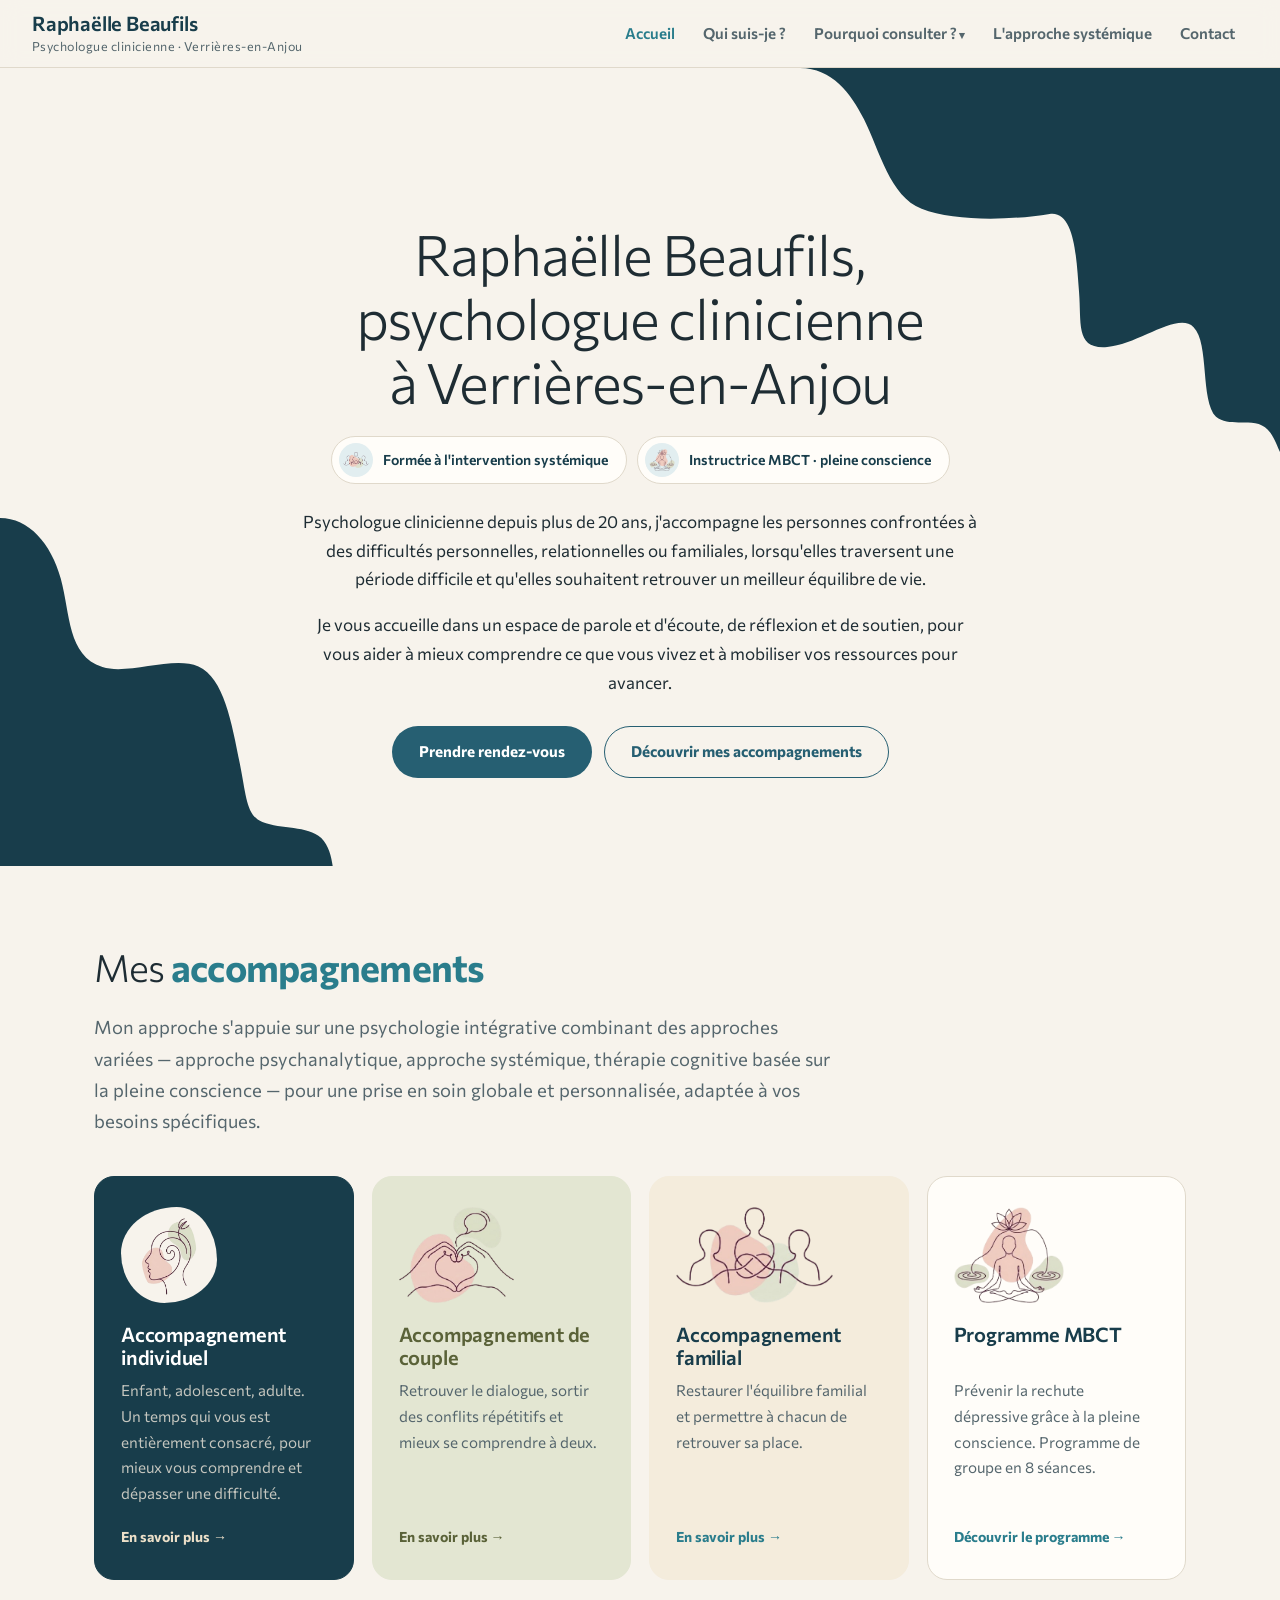
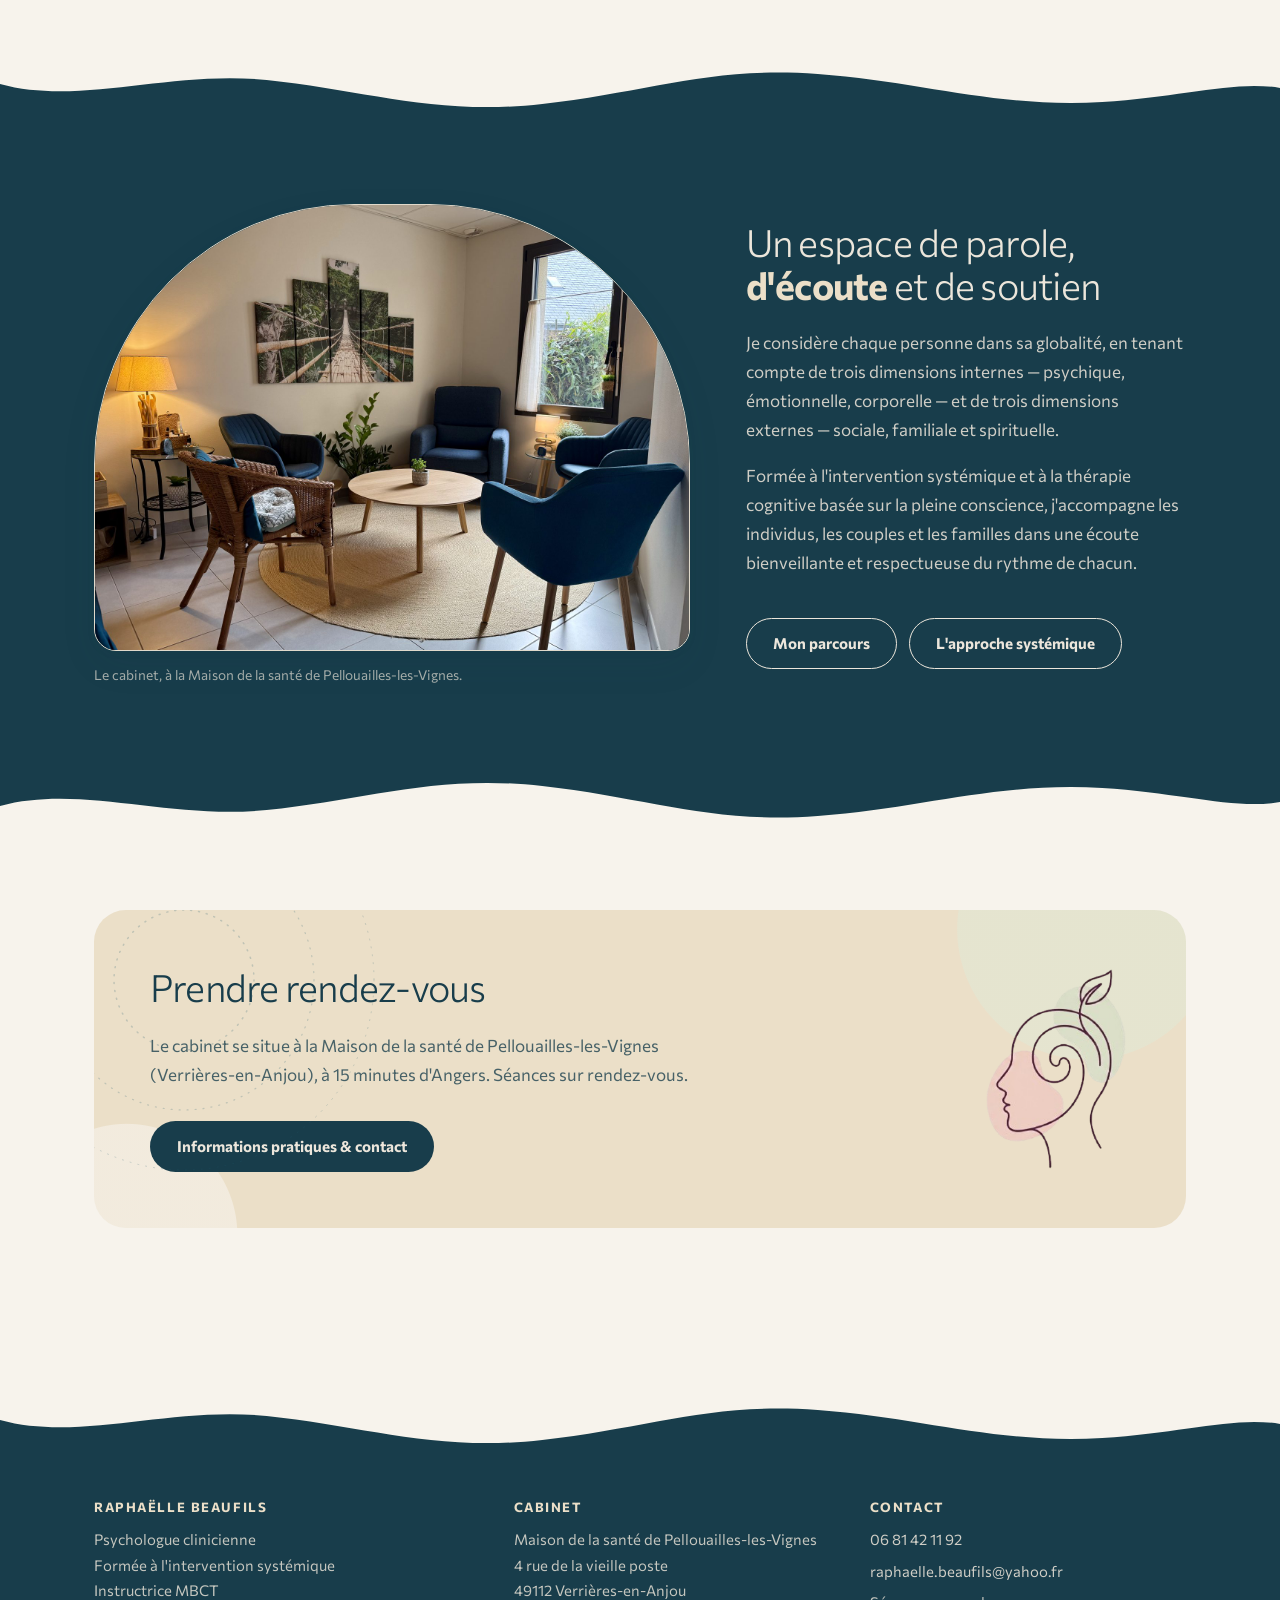
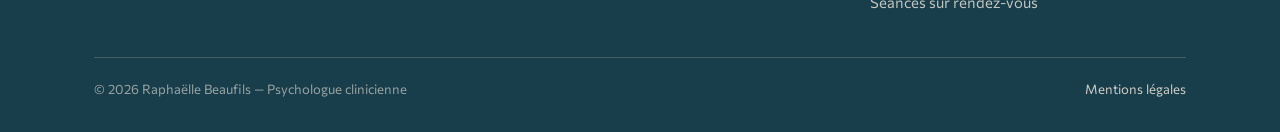
==== commit e879b434: "Hero : deux vagues en vis-à-vis d'après le croquis ; « Accompagnement de couple / familial » et « Sé" ====
--- a/site/index.html
+++ b/site/index.html
@@ -41,8 +41,8 @@
           <a href="index.html#accompagnements">Pourquoi consulter ?</a>
           <ul class="sub">
             <li><a href="therapie-individuelle.html">Accompagnement individuel</a></li>
-            <li><a href="therapie-de-couple.html">Thérapie de couple</a></li>
-            <li><a href="therapie-familiale.html">Thérapie familiale</a></li>
+            <li><a href="therapie-de-couple.html">Accompagnement de couple</a></li>
+            <li><a href="therapie-familiale.html">Accompagnement familial</a></li>
             <li><a href="programme-mbct-pleine-conscience.html">Programme MBCT — Pleine conscience</a></li>
           </ul>
         </li>
@@ -57,7 +57,13 @@
 
   <!-- ===== Hero ===== -->
   <section class="hero">
-    <div class="hero-wave" aria-hidden="true"></div>
+    <!-- Vagues bleues en vis-à-vis : angle supérieur droit et angle inférieur gauche -->
+    <svg class="hero-wave hero-wave--tr" viewBox="0 0 750 600" aria-hidden="true">
+      <path d="M0,0 C50,0 80,40 100,80 C125,130 140,200 190,220 C240,240 330,238 390,228 C430,222 432,300 436,350 C440,400 430,440 480,436 C530,432 590,380 615,405 C640,430 625,520 650,545 C675,565 715,540 735,570 C742,580 746,592 750,600 L750,0 Z" fill="currentColor"/>
+    </svg>
+    <svg class="hero-wave hero-wave--bl" viewBox="0 0 520 545" aria-hidden="true">
+      <path d="M0,0 C45,0 80,40 95,95 C110,150 105,215 160,233 C200,246 270,215 310,232 C350,250 362,320 375,385 C385,435 385,465 410,475 C440,487 480,480 502,500 C514,512 518,530 520,545 L0,545 Z" fill="currentColor"/>
+    </svg>
     <div class="container hero-center">
       <h1>Raphaëlle Beaufils, psychologue&nbsp;clinicienne à&nbsp;Verrières&#8209;en&#8209;Anjou</h1>
       <ul class="hero-badges">
@@ -161,7 +167,7 @@
         <ul>
           <li><a href="tel:+33681421192">06 81 42 11 92</a></li>
           <li><a href="mailto:raphaelle.beaufils@yahoo.fr">raphaelle.beaufils@yahoo.fr</a></li>
-          <li>Consultations sur rendez-vous</li>
+          <li>Séances sur rendez-vous</li>
         </ul>
       </div>
     </div>
--- a/site/styles.css
+++ b/site/styles.css
@@ -287,28 +287,33 @@
 }
 .rings circle { stroke-dasharray: 1 7; stroke-linecap: round; }
 
-/* ---- Hero (accueil) : texte centré sous un bandeau bleu en vague ---- */
-.hero { position: relative; overflow: hidden; padding-block: 0 80px; }
-
-/* Bandeau bleu profond horizontal, pleine largeur sous le header ;
-   son bord inférieur reprend la vague des autres sections */
+/* ---- Hero (accueil) : texte centré entre deux vagues bleues ---- */
+.hero {
+  position: relative;
+  overflow: hidden;
+  padding-block: clamp(120px, 12vw, 176px) 88px;
+}
+
+/* Deux vagues bleu profond en vis-à-vis (croquis de l'utilisateur) :
+   l'une dans l'angle supérieur droit (sous le header, contre le bord droit),
+   l'autre dans l'angle inférieur gauche. Bords intérieurs ondulés en
+   diagonale, parallèles entre eux ; le texte centré passe au-dessus. */
 .hero-wave {
-  position: relative;
-  height: calc(64px + var(--wave-h));
-  background: var(--blue-deep);
-  margin-bottom: 56px;
-}
-.hero-wave::after {
-  content: "";
-  position: absolute;
-  left: 0;
-  right: 0;
-  bottom: -1px;
-  height: var(--wave-h);
-  background: var(--wave) center / 100% 100% no-repeat;
+  position: absolute;
+  display: block;
+  height: auto;
+  color: var(--blue-deep);
   pointer-events: none;
 }
-.hero-center { max-width: 880px; text-align: center; }
+.hero-wave--tr { top: 0; right: 0; width: clamp(176px, 37.5vw, 620px); }
+.hero-wave--bl { bottom: -1px; left: 0; width: clamp(104px, 26vw, 430px); }
+@media (max-width: 1200px) {
+  /* entre mobile et grand écran, la vague du bas reste à l'écart du texte */
+  .hero-wave--bl { width: clamp(104px, 20vw, 240px); }
+}
+.hero-center { position: relative; z-index: 1; max-width: 880px; text-align: center; }
+/* Titre toujours sur trois lignes courtes : il reste à l'écart de la vague du haut */
+.hero-center h1 { max-width: 14em; margin-inline: auto; }
 .hero-center p { max-width: 62ch; margin-inline: auto; }
 .hero-center .hero-badges,
 .hero-center .hero-actions { justify-content: center; }
@@ -842,8 +847,9 @@
   :root { --wave-h: 42px; }
 
   .hero-grid { grid-template-columns: 1fr; gap: 36px; }
-  .hero { padding-block: 0 56px; }
-  .hero-wave { height: calc(32px + var(--wave-h)); margin-bottom: 36px; }
+  .hero { padding-block: 104px 112px; }
+  .hero-wave--tr { width: clamp(128px, 40vw, 360px); }
+  .hero-wave--bl { width: clamp(96px, 20vw, 170px); }
   .hero .ph-portrait, .portrait { max-width: 420px; }
 
   /* Typographie allégée sur mobile : titres plus petits, jamais tronqués */
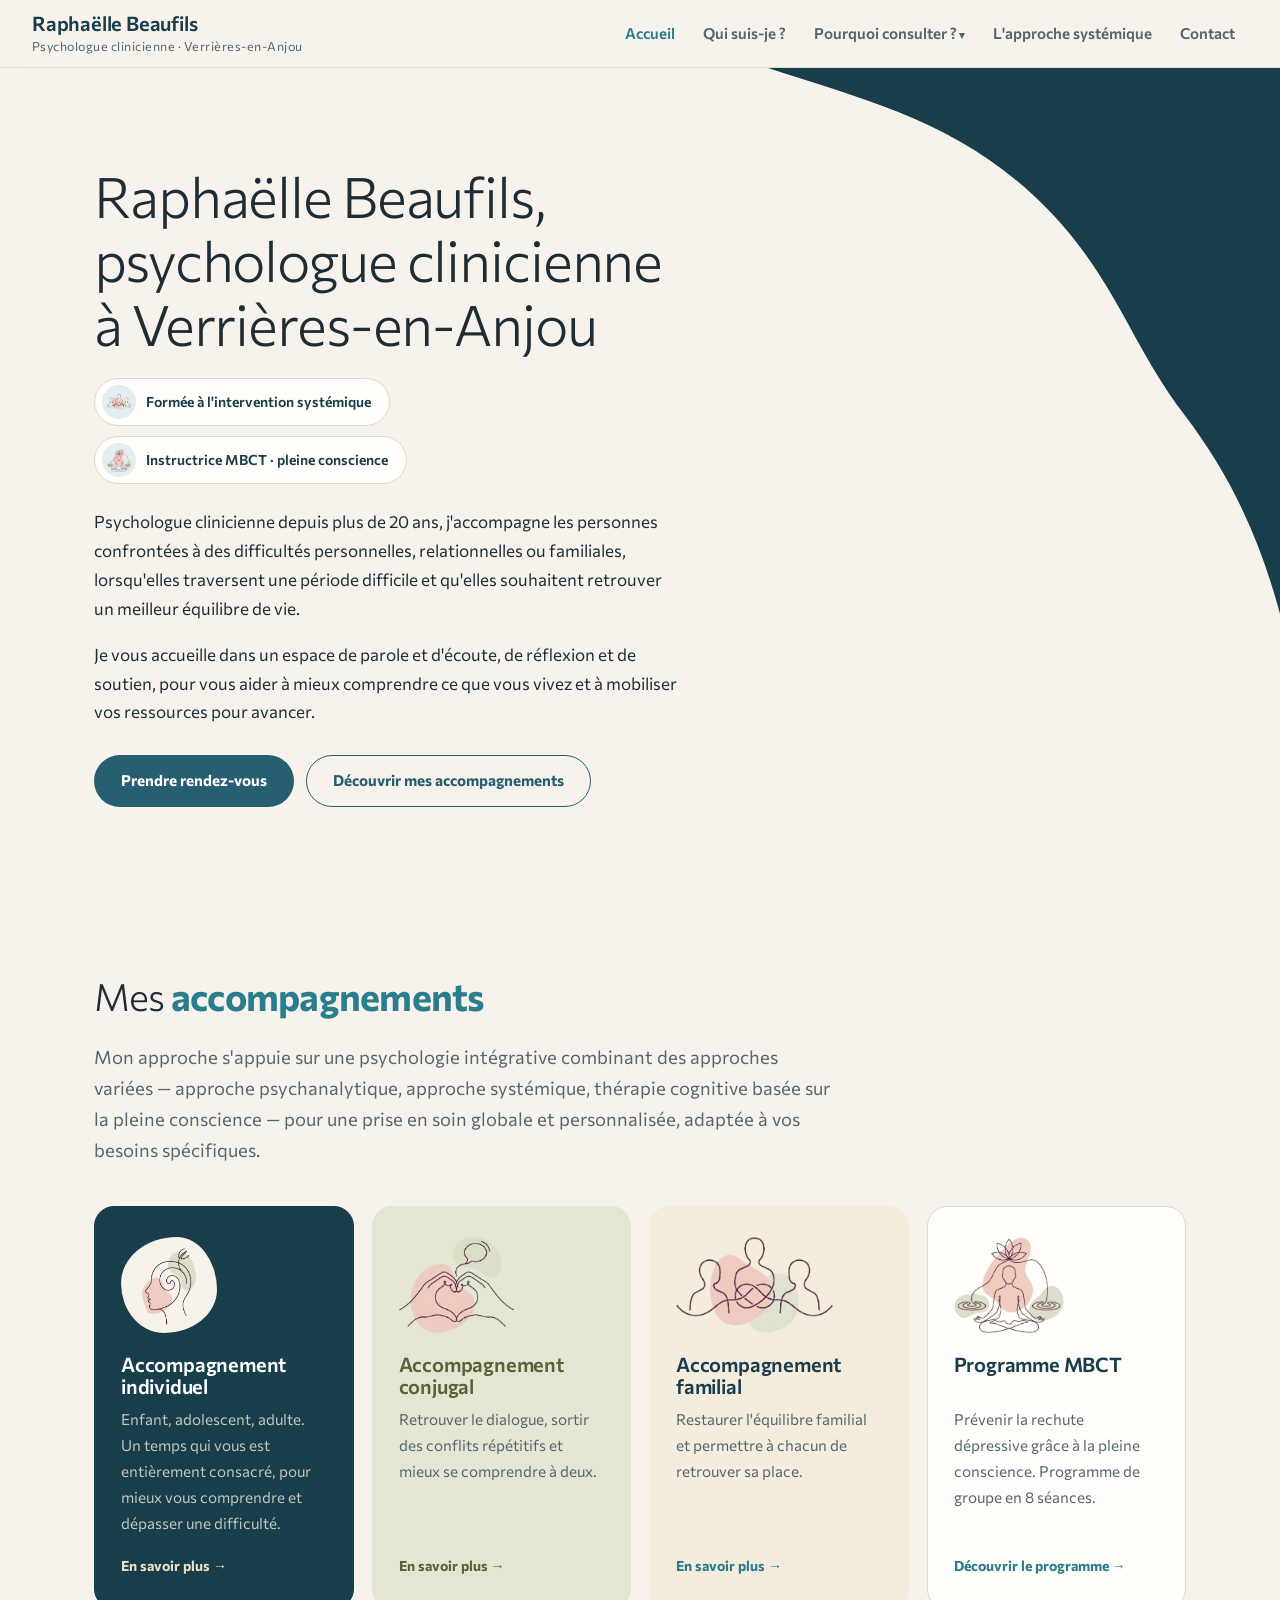
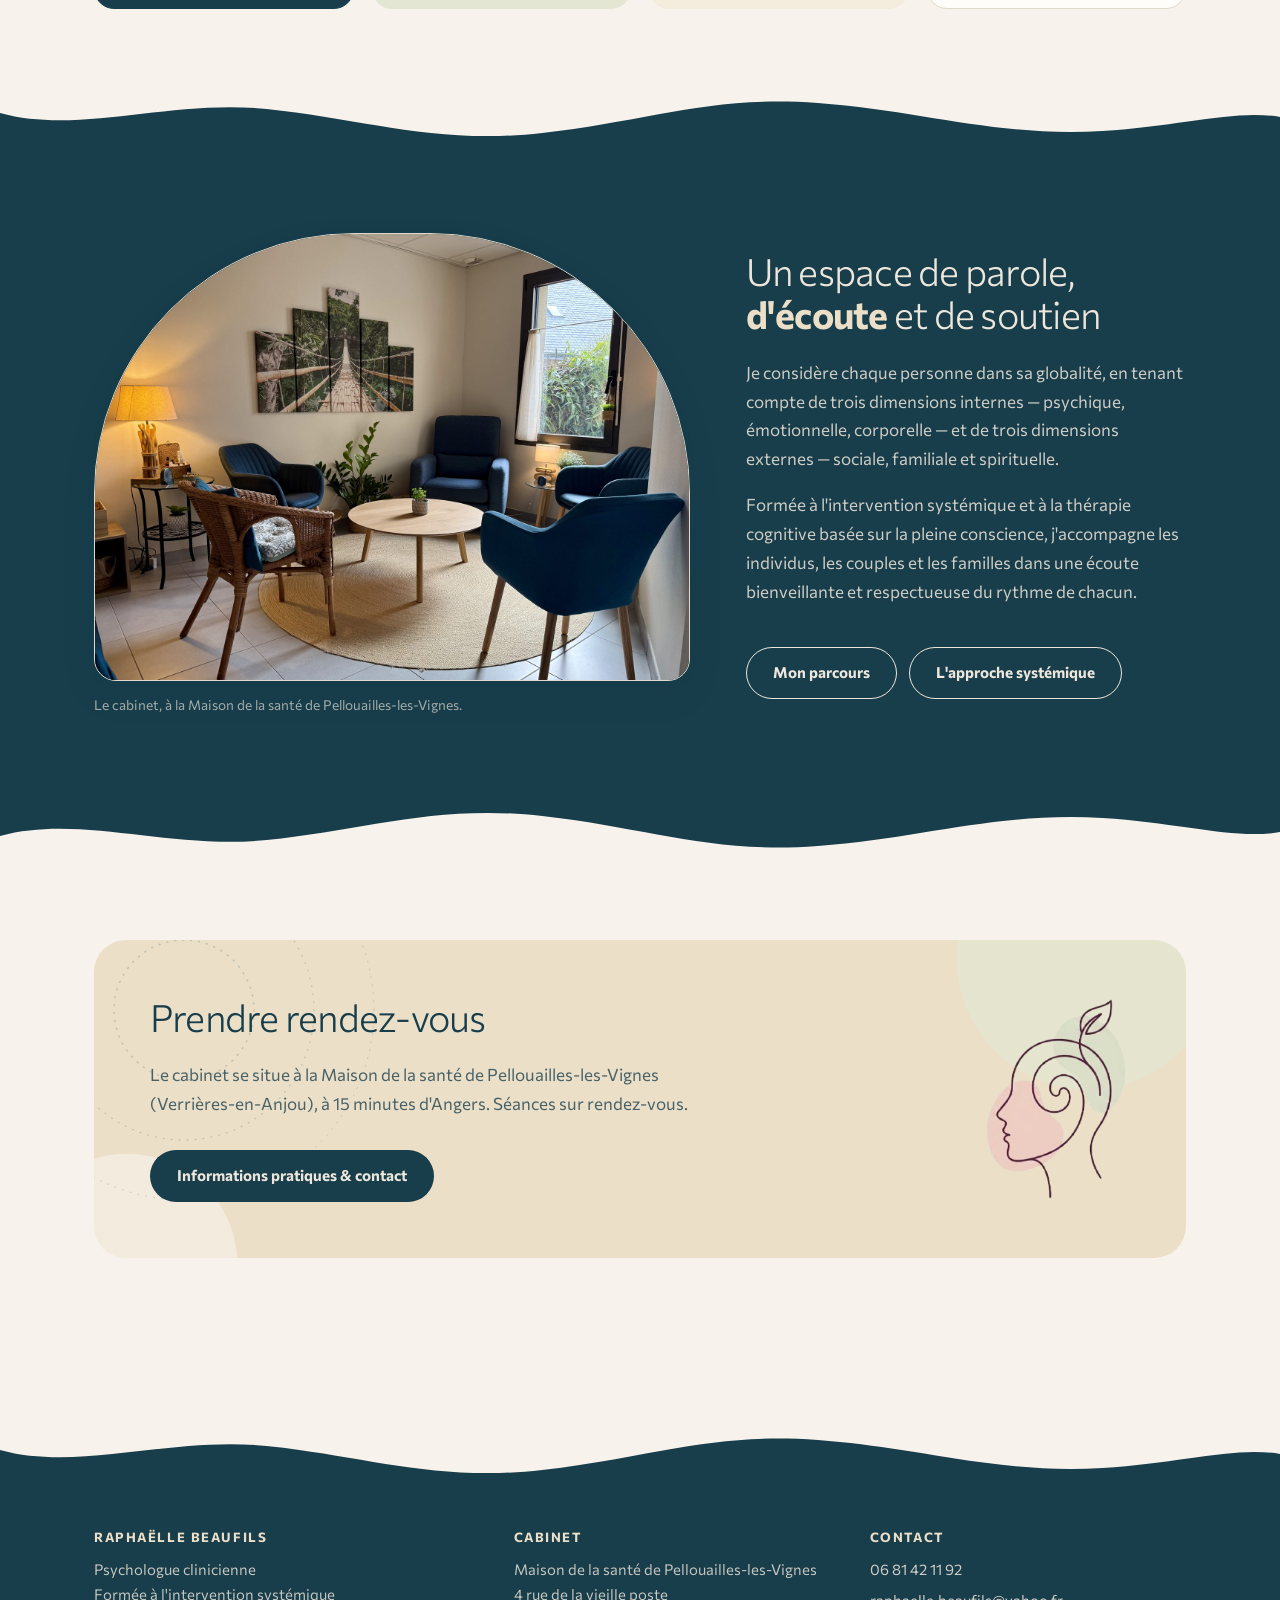
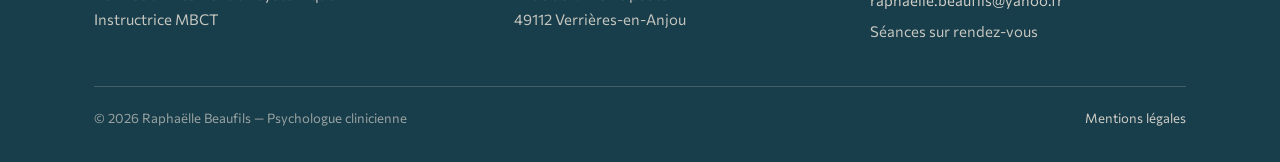
==== commit 876c5c64: "Retours cliente : hero texte à gauche avec vague douce à droite, fond du portrait éclairci, « Accomp" ====
--- a/site/index.html
+++ b/site/index.html
@@ -41,7 +41,7 @@
           <a href="index.html#accompagnements">Pourquoi consulter ?</a>
           <ul class="sub">
             <li><a href="therapie-individuelle.html">Accompagnement individuel</a></li>
-            <li><a href="therapie-de-couple.html">Accompagnement de couple</a></li>
+            <li><a href="therapie-de-couple.html">Accompagnement conjugal</a></li>
             <li><a href="therapie-familiale.html">Accompagnement familial</a></li>
             <li><a href="programme-mbct-pleine-conscience.html">Programme MBCT — Pleine conscience</a></li>
           </ul>
@@ -57,24 +57,23 @@
 
   <!-- ===== Hero ===== -->
   <section class="hero">
-    <!-- Vagues bleues en vis-à-vis : angle supérieur droit et angle inférieur gauche -->
-    <svg class="hero-wave hero-wave--tr" viewBox="0 0 750 600" aria-hidden="true">
-      <path d="M0,0 C50,0 80,40 100,80 C125,130 140,200 190,220 C240,240 330,238 390,228 C430,222 432,300 436,350 C440,400 430,440 480,436 C530,432 590,380 615,405 C640,430 625,520 650,545 C675,565 715,540 735,570 C742,580 746,592 750,600 L750,0 Z" fill="currentColor"/>
+    <!-- Vague bleue douce dans l'angle supérieur droit -->
+    <svg class="hero-wave" viewBox="0 0 640 520" preserveAspectRatio="none" aria-hidden="true">
+      <path d="M0,0 C120,30 230,50 330,120 C430,190 450,260 520,330 C580,390 615,450 640,520 L640,0 Z" fill="currentColor"/>
     </svg>
-    <svg class="hero-wave hero-wave--bl" viewBox="0 0 520 545" aria-hidden="true">
-      <path d="M0,0 C45,0 80,40 95,95 C110,150 105,215 160,233 C200,246 270,215 310,232 C350,250 362,320 375,385 C385,435 385,465 410,475 C440,487 480,480 502,500 C514,512 518,530 520,545 L0,545 Z" fill="currentColor"/>
-    </svg>
-    <div class="container hero-center">
-      <h1>Raphaëlle Beaufils, psychologue&nbsp;clinicienne à&nbsp;Verrières&#8209;en&#8209;Anjou</h1>
-      <ul class="hero-badges">
-        <li><img src="img/illus-therapie-familiale.png" alt="" aria-hidden="true"> Formée à l'intervention systémique</li>
-        <li><img src="img/illus-mbct.png" alt="" aria-hidden="true"> Instructrice MBCT · pleine conscience</li>
-      </ul>
-      <p>Psychologue clinicienne depuis plus de 20 ans, j'accompagne les personnes confrontées à des difficultés personnelles, relationnelles ou familiales, lorsqu'elles traversent une période difficile et qu'elles souhaitent retrouver un meilleur équilibre de vie.</p>
-      <p>Je vous accueille dans un espace de parole et d'écoute, de réflexion et de soutien, pour vous aider à mieux comprendre ce que vous vivez et à mobiliser vos ressources pour avancer.</p>
-      <div class="hero-actions">
-        <a class="btn btn-primary" href="contact.html">Prendre rendez-vous</a>
-        <a class="btn btn-ghost" href="index.html#accompagnements">Découvrir mes accompagnements</a>
+    <div class="container">
+      <div class="hero-text">
+        <h1>Raphaëlle Beaufils, psychologue&nbsp;clinicienne à&nbsp;Verrières&#8209;en&#8209;Anjou</h1>
+        <ul class="hero-badges">
+          <li><img src="img/illus-therapie-familiale.png" alt="" aria-hidden="true"> Formée à l'intervention systémique</li>
+          <li><img src="img/illus-mbct.png" alt="" aria-hidden="true"> Instructrice MBCT · pleine conscience</li>
+        </ul>
+        <p>Psychologue clinicienne depuis plus de 20 ans, j'accompagne les personnes confrontées à des difficultés personnelles, relationnelles ou familiales, lorsqu'elles traversent une période difficile et qu'elles souhaitent retrouver un meilleur équilibre de vie.</p>
+        <p>Je vous accueille dans un espace de parole et d'écoute, de réflexion et de soutien, pour vous aider à mieux comprendre ce que vous vivez et à mobiliser vos ressources pour avancer.</p>
+        <div class="hero-actions">
+          <a class="btn btn-primary" href="contact.html">Prendre rendez-vous</a>
+          <a class="btn btn-ghost" href="index.html#accompagnements">Découvrir mes accompagnements</a>
+        </div>
       </div>
     </div>
   </section>
@@ -93,7 +92,7 @@
         </a>
         <a class="card" href="therapie-de-couple.html">
           <img class="card-illus" src="img/illus-therapie-couple.png" alt="" aria-hidden="true">
-          <h3>Accompagnement de couple</h3>
+          <h3>Accompagnement conjugal</h3>
           <p>Retrouver le dialogue, sortir des conflits répétitifs et mieux se comprendre à deux.</p>
           <span class="card-more">En savoir plus →</span>
         </a>
--- a/site/styles.css
+++ b/site/styles.css
@@ -287,36 +287,25 @@
 }
 .rings circle { stroke-dasharray: 1 7; stroke-linecap: round; }
 
-/* ---- Hero (accueil) : texte centré entre deux vagues bleues ---- */
-.hero {
-  position: relative;
-  overflow: hidden;
-  padding-block: clamp(120px, 12vw, 176px) 88px;
-}
-
-/* Deux vagues bleu profond en vis-à-vis (croquis de l'utilisateur) :
-   l'une dans l'angle supérieur droit (sous le header, contre le bord droit),
-   l'autre dans l'angle inférieur gauche. Bords intérieurs ondulés en
-   diagonale, parallèles entre eux ; le texte centré passe au-dessus. */
+/* ---- Hero (accueil) : texte à gauche, vague douce à droite ---- */
+.hero { position: relative; overflow: hidden; padding-block: 96px 88px; }
+
+/* Vague bleu profond dans l'angle supérieur droit (sous le header, contre le
+   bord droit de l'écran). Son bord intérieur descend en diagonale à peine
+   ondulée : version « plus douce, moins prononcée » demandée par la cliente. */
 .hero-wave {
   position: absolute;
-  display: block;
-  height: auto;
+  top: 0;
+  right: 0;
+  width: 40%;
+  height: 66%;
   color: var(--blue-deep);
   pointer-events: none;
 }
-.hero-wave--tr { top: 0; right: 0; width: clamp(176px, 37.5vw, 620px); }
-.hero-wave--bl { bottom: -1px; left: 0; width: clamp(104px, 26vw, 430px); }
-@media (max-width: 1200px) {
-  /* entre mobile et grand écran, la vague du bas reste à l'écart du texte */
-  .hero-wave--bl { width: clamp(104px, 20vw, 240px); }
-}
-.hero-center { position: relative; z-index: 1; max-width: 880px; text-align: center; }
-/* Titre toujours sur trois lignes courtes : il reste à l'écart de la vague du haut */
-.hero-center h1 { max-width: 14em; margin-inline: auto; }
-.hero-center p { max-width: 62ch; margin-inline: auto; }
-.hero-center .hero-badges,
-.hero-center .hero-actions { justify-content: center; }
+.hero-text { position: relative; z-index: 1; max-width: min(640px, 54%); }
+/* Titre sur trois lignes courtes : il reste à l'écart de la vague */
+.hero-text h1 { max-width: 14em; }
+.hero-text p { max-width: 60ch; }
 
 .hero-grid {
   display: grid;
@@ -847,9 +836,9 @@
   :root { --wave-h: 42px; }
 
   .hero-grid { grid-template-columns: 1fr; gap: 36px; }
-  .hero { padding-block: 104px 112px; }
-  .hero-wave--tr { width: clamp(128px, 40vw, 360px); }
-  .hero-wave--bl { width: clamp(96px, 20vw, 170px); }
+  .hero { padding-block: 112px 56px; }
+  .hero-wave { width: clamp(128px, 40vw, 340px); height: auto; }
+  .hero-text { max-width: none; }
   .hero .ph-portrait, .portrait { max-width: 420px; }
 
   /* Typographie allégée sur mobile : titres plus petits, jamais tronqués */
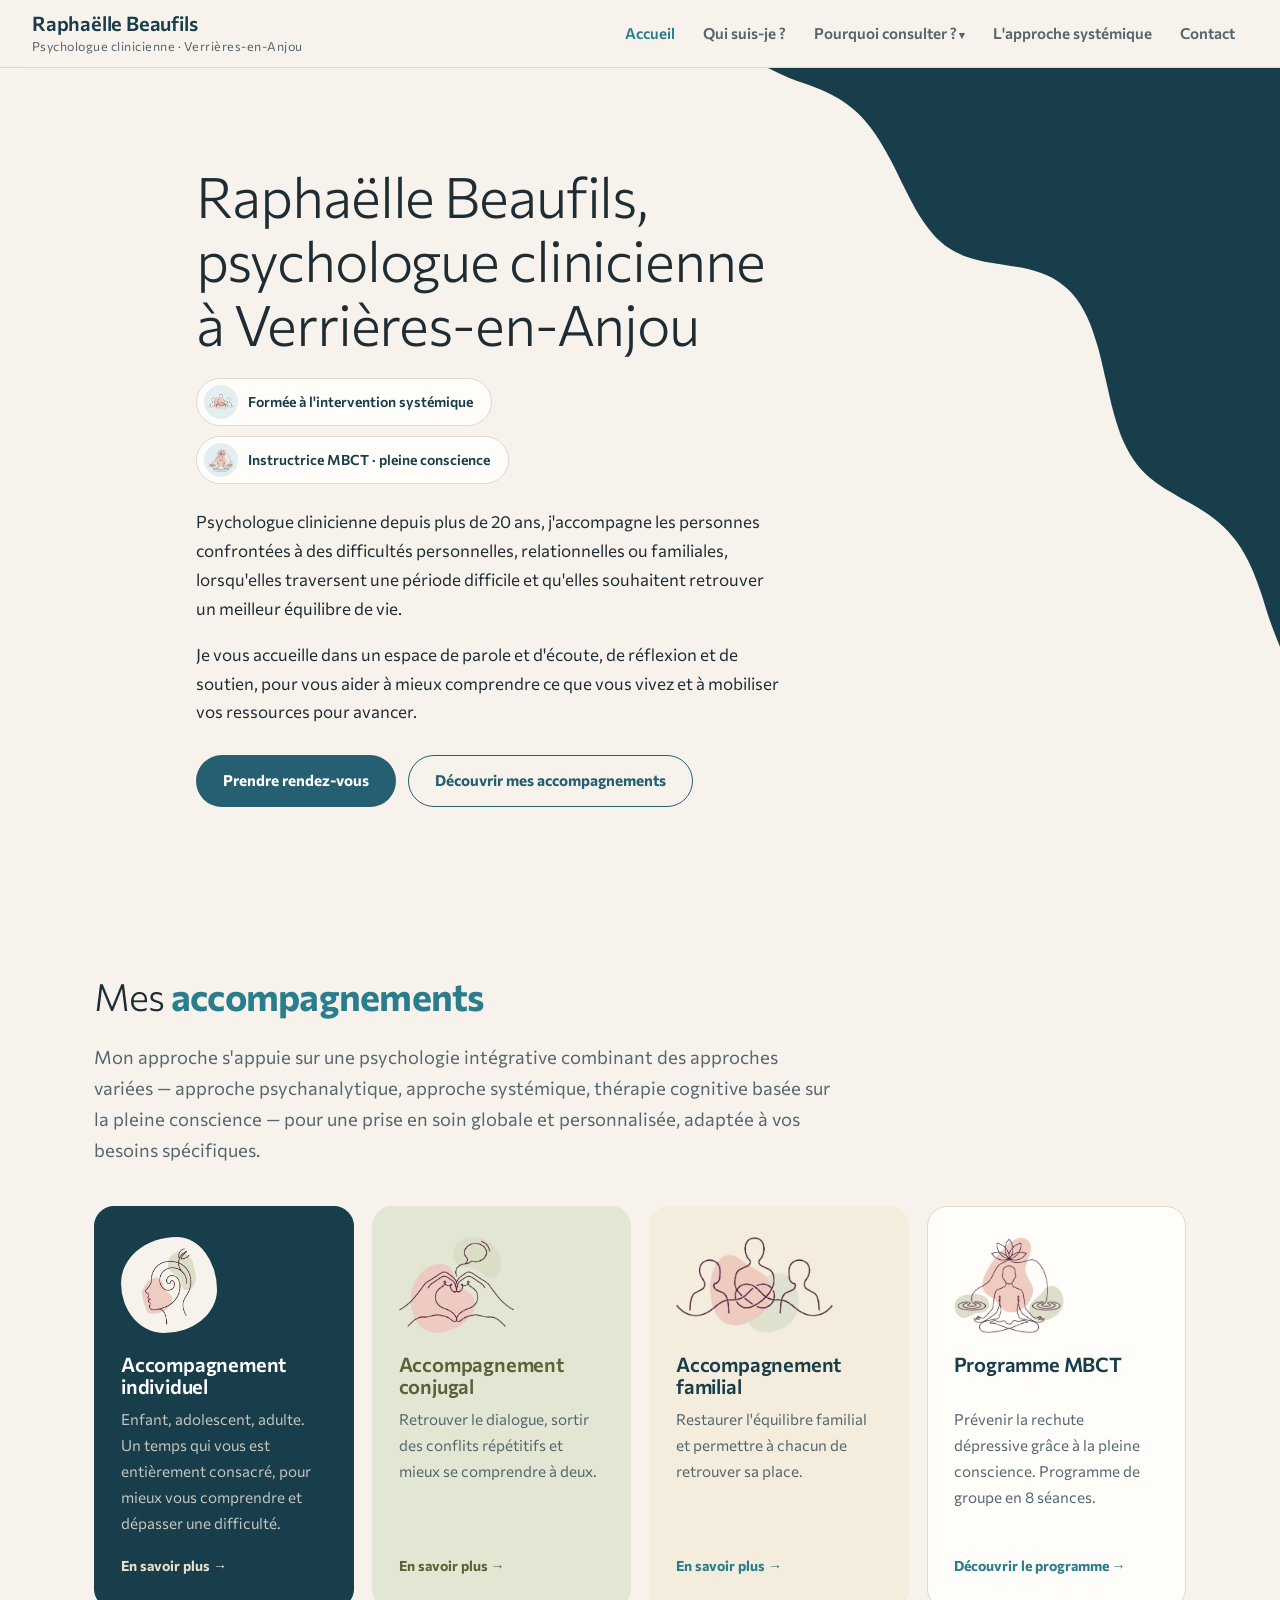
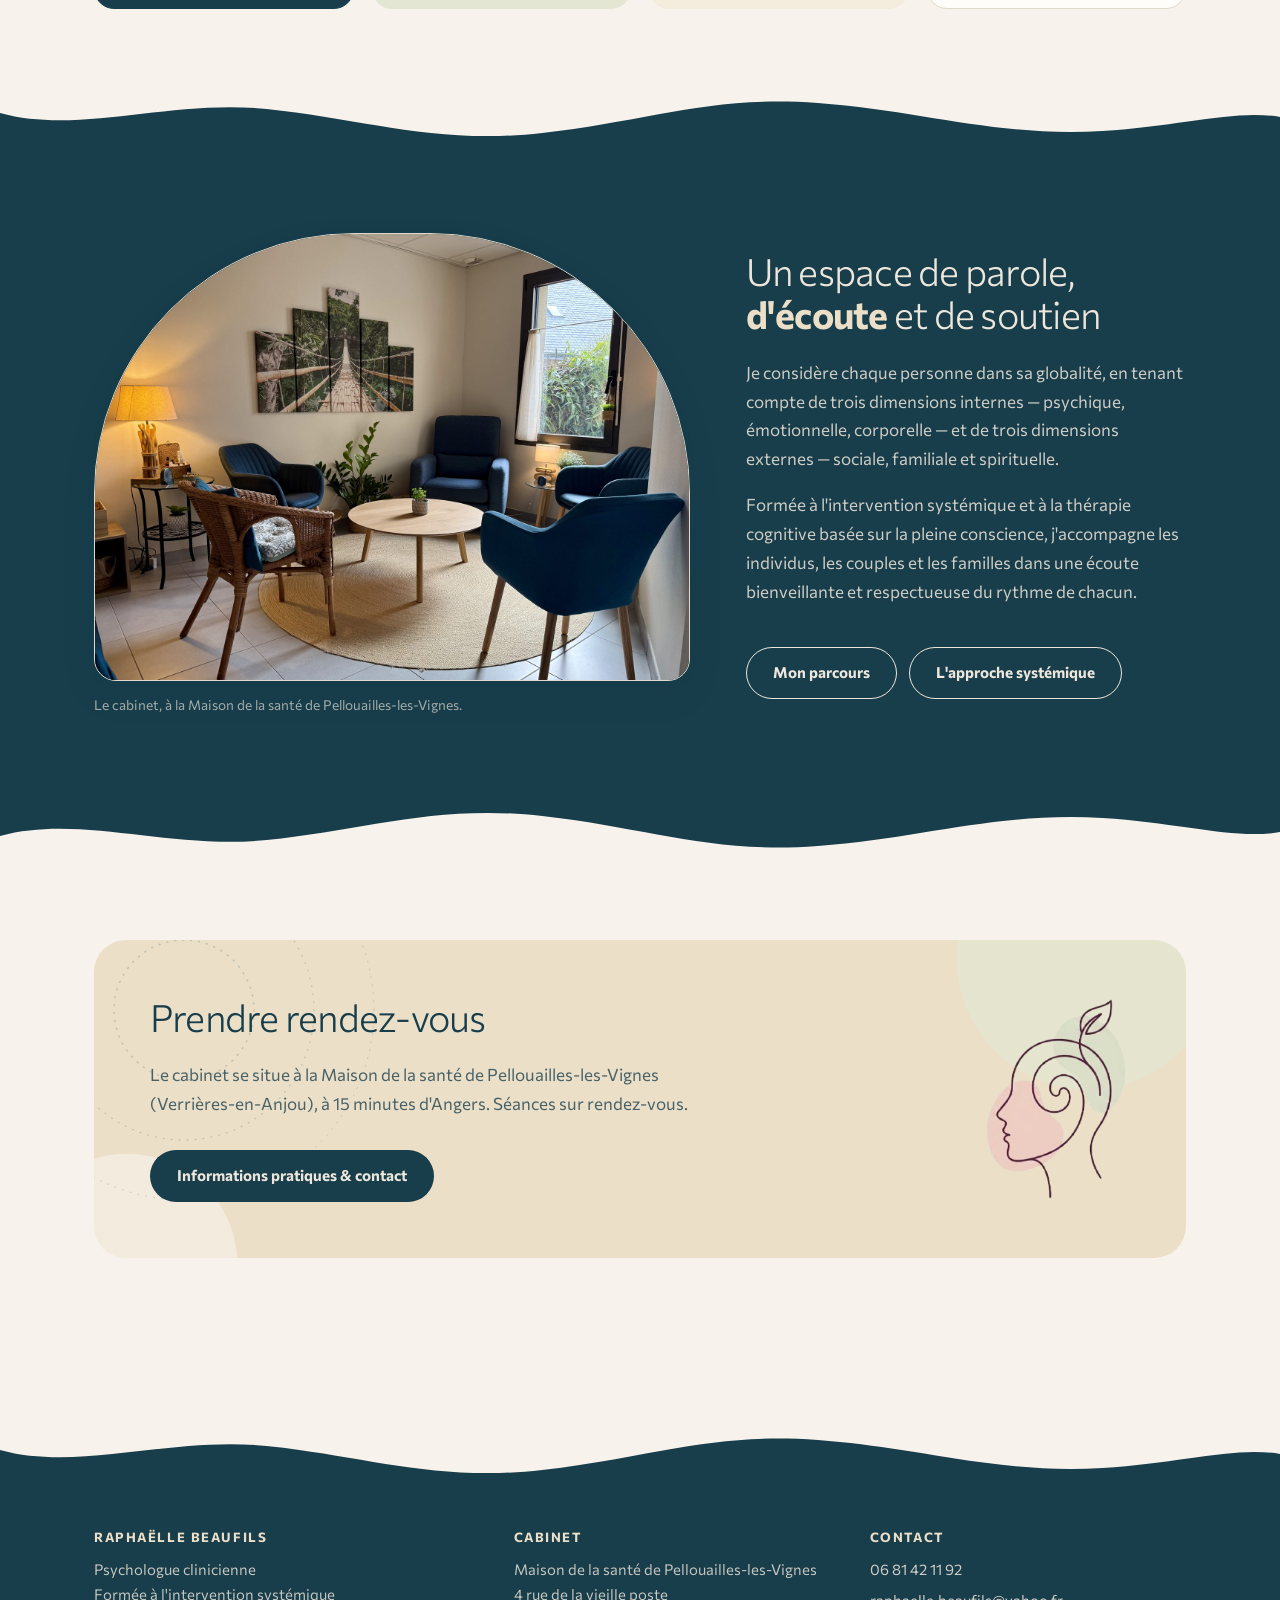
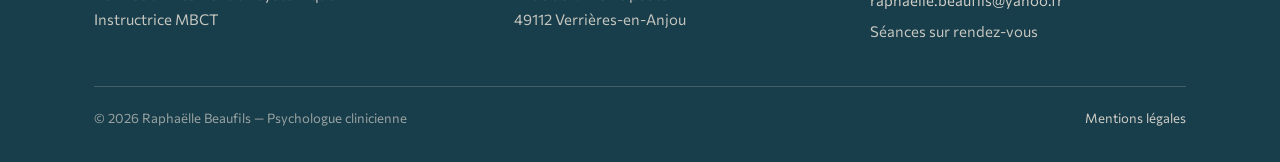
==== commit 72e297a1: "Hero : vraie vague ondulée dans l'angle supérieur droit, texte ferré à gauche et recentré Co-Authore" ====
--- a/site/index.html
+++ b/site/index.html
@@ -57,9 +57,9 @@
 
   <!-- ===== Hero ===== -->
   <section class="hero">
-    <!-- Vague bleue douce dans l'angle supérieur droit -->
+    <!-- Vague bleue dans l'angle supérieur droit : bord intérieur ondulé -->
     <svg class="hero-wave" viewBox="0 0 640 520" preserveAspectRatio="none" aria-hidden="true">
-      <path d="M0,0 C120,30 230,50 330,120 C430,190 450,260 520,330 C580,390 615,450 640,520 L640,0 Z" fill="currentColor"/>
+      <path d="M0.0,0.0 C4.7,1.6 18.7,6.6 28.3,9.5 C38.0,12.3 48.0,14.2 57.6,17.0 C67.2,19.8 76.9,22.5 85.9,26.4 C94.9,30.3 103.7,34.7 111.7,40.2 C119.8,45.7 127.2,52.3 134.2,59.5 C141.2,66.6 147.4,75.0 153.6,83.2 C159.8,91.4 165.4,100.5 171.3,108.8 C177.3,117.0 183.0,125.5 189.4,132.8 C195.9,140.0 202.5,146.7 210.0,152.2 C217.5,157.6 225.6,161.9 234.5,165.4 C243.3,168.8 253.1,170.9 263.0,172.8 C273.0,174.7 283.9,175.5 294.4,176.8 C304.9,178.1 316.0,178.9 326.2,180.8 C336.4,182.8 346.6,185.0 355.6,188.6 C364.6,192.2 373.0,196.8 380.2,202.7 C387.4,208.5 393.6,215.8 398.9,223.8 C404.3,231.9 408.4,241.3 412.3,250.8 C416.2,260.3 419.1,270.9 422.4,280.8 C425.7,290.7 428.5,301.0 432.2,310.2 C435.9,319.5 439.7,328.4 444.6,336.1 C449.5,343.9 455.2,350.7 461.7,356.7 C468.3,362.7 475.9,367.5 484.0,372.1 C492.1,376.6 501.2,380.2 510.1,384.0 C519.1,387.9 528.7,391.2 537.6,395.2 C546.5,399.2 555.5,403.3 563.5,408.3 C571.5,413.3 578.9,418.9 585.5,425.2 C592.0,431.5 597.6,438.7 602.6,446.3 C607.7,453.8 611.7,462.3 615.8,470.5 C619.8,478.8 623.1,487.7 627.1,496.0 C631.1,504.2 637.9,516.0 640.0,520.0 L640,0 Z" fill="currentColor"/>
     </svg>
     <div class="container">
       <div class="hero-text">
--- a/site/styles.css
+++ b/site/styles.css
@@ -291,18 +291,24 @@
 .hero { position: relative; overflow: hidden; padding-block: 96px 88px; }
 
 /* Vague bleu profond dans l'angle supérieur droit (sous le header, contre le
-   bord droit de l'écran). Son bord intérieur descend en diagonale à peine
-   ondulée : version « plus douce, moins prononcée » demandée par la cliente. */
+   bord droit de l'écran). Son bord intérieur descend en diagonale avec de
+   vraies ondulations, mais douces (sinusoïde amortie aux extrémités). */
 .hero-wave {
   position: absolute;
   top: 0;
   right: 0;
   width: 40%;
-  height: 66%;
+  height: 70%;
   color: var(--blue-deep);
   pointer-events: none;
 }
-.hero-text { position: relative; z-index: 1; max-width: min(640px, 54%); }
+/* Bloc texte ferré à gauche, mais décalé vers le centre de la page */
+.hero-text {
+  position: relative;
+  z-index: 1;
+  max-width: min(640px, 54%);
+  margin-left: clamp(0px, 8vw, 128px);
+}
 /* Titre sur trois lignes courtes : il reste à l'écart de la vague */
 .hero-text h1 { max-width: 14em; }
 .hero-text p { max-width: 60ch; }
@@ -838,7 +844,7 @@
   .hero-grid { grid-template-columns: 1fr; gap: 36px; }
   .hero { padding-block: 112px 56px; }
   .hero-wave { width: clamp(128px, 40vw, 340px); height: auto; }
-  .hero-text { max-width: none; }
+  .hero-text { max-width: none; margin-left: 0; }
   .hero .ph-portrait, .portrait { max-width: 420px; }
 
   /* Typographie allégée sur mobile : titres plus petits, jamais tronqués */
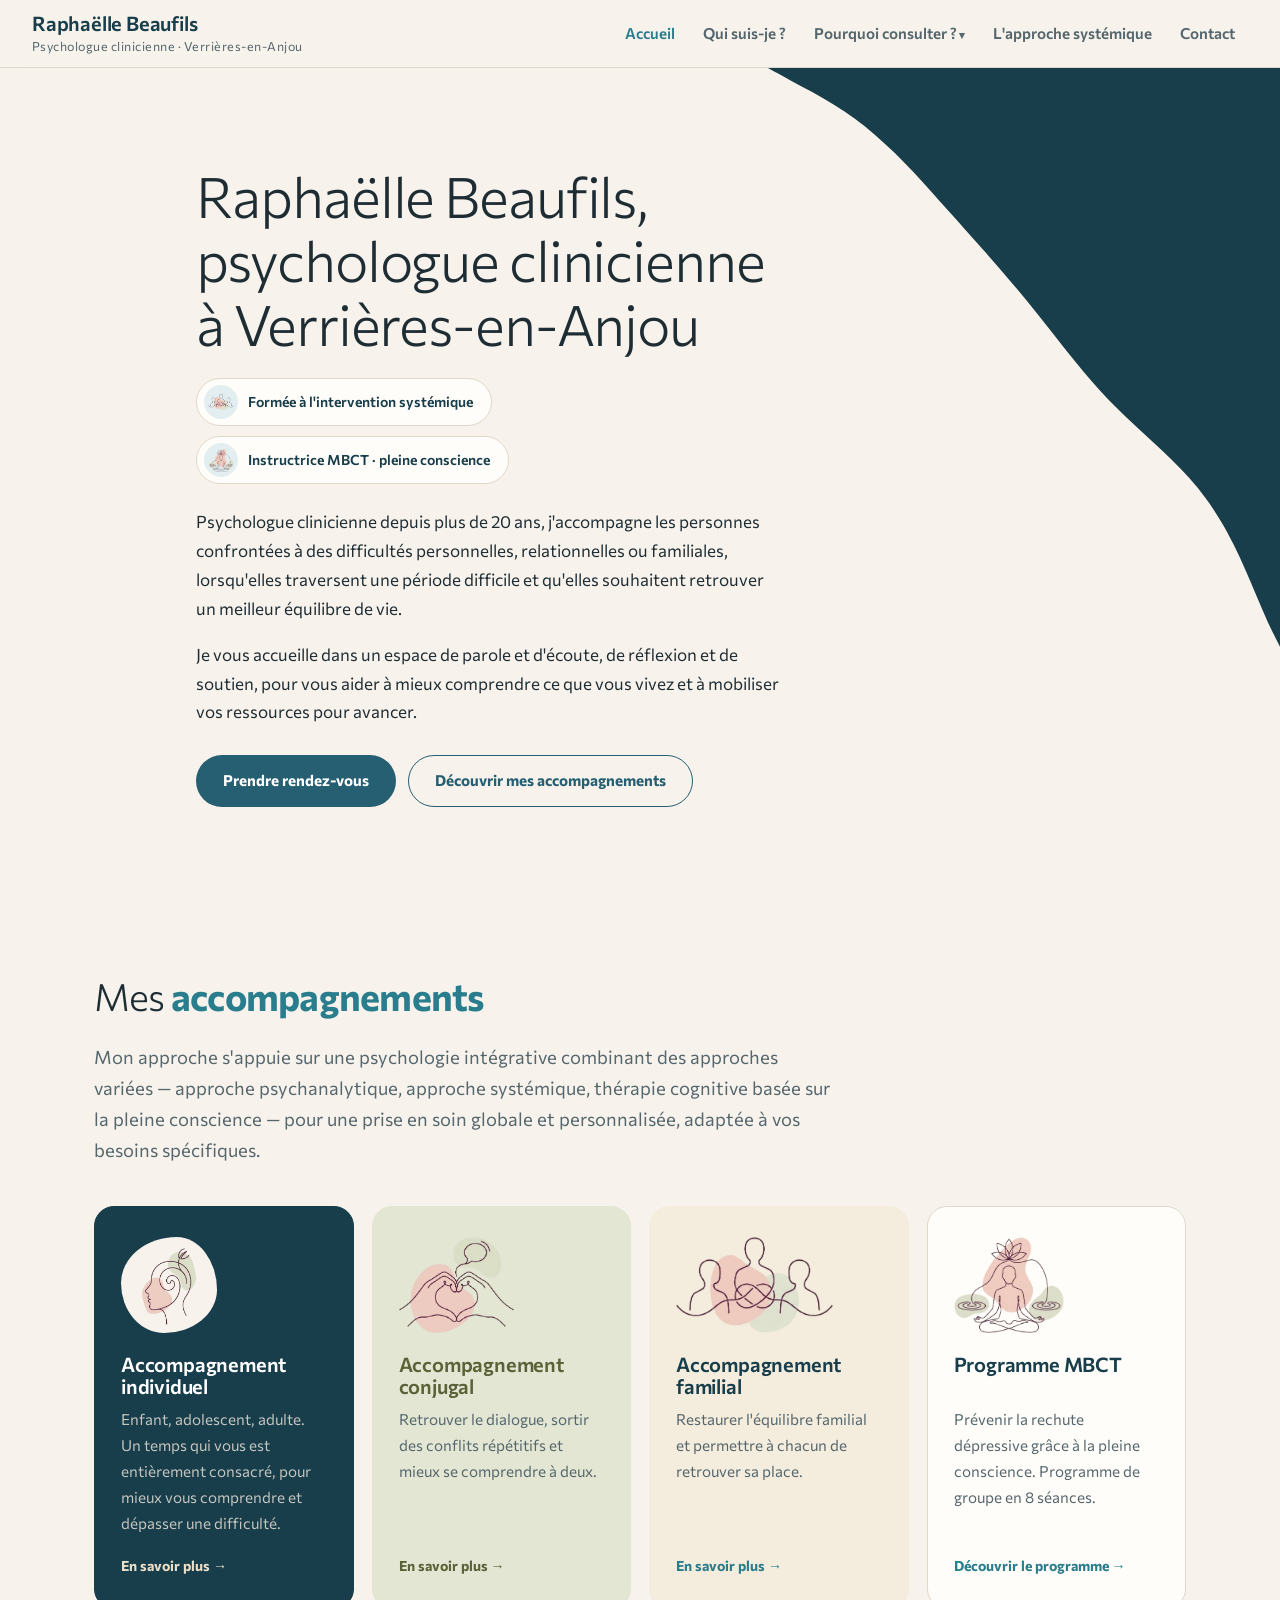
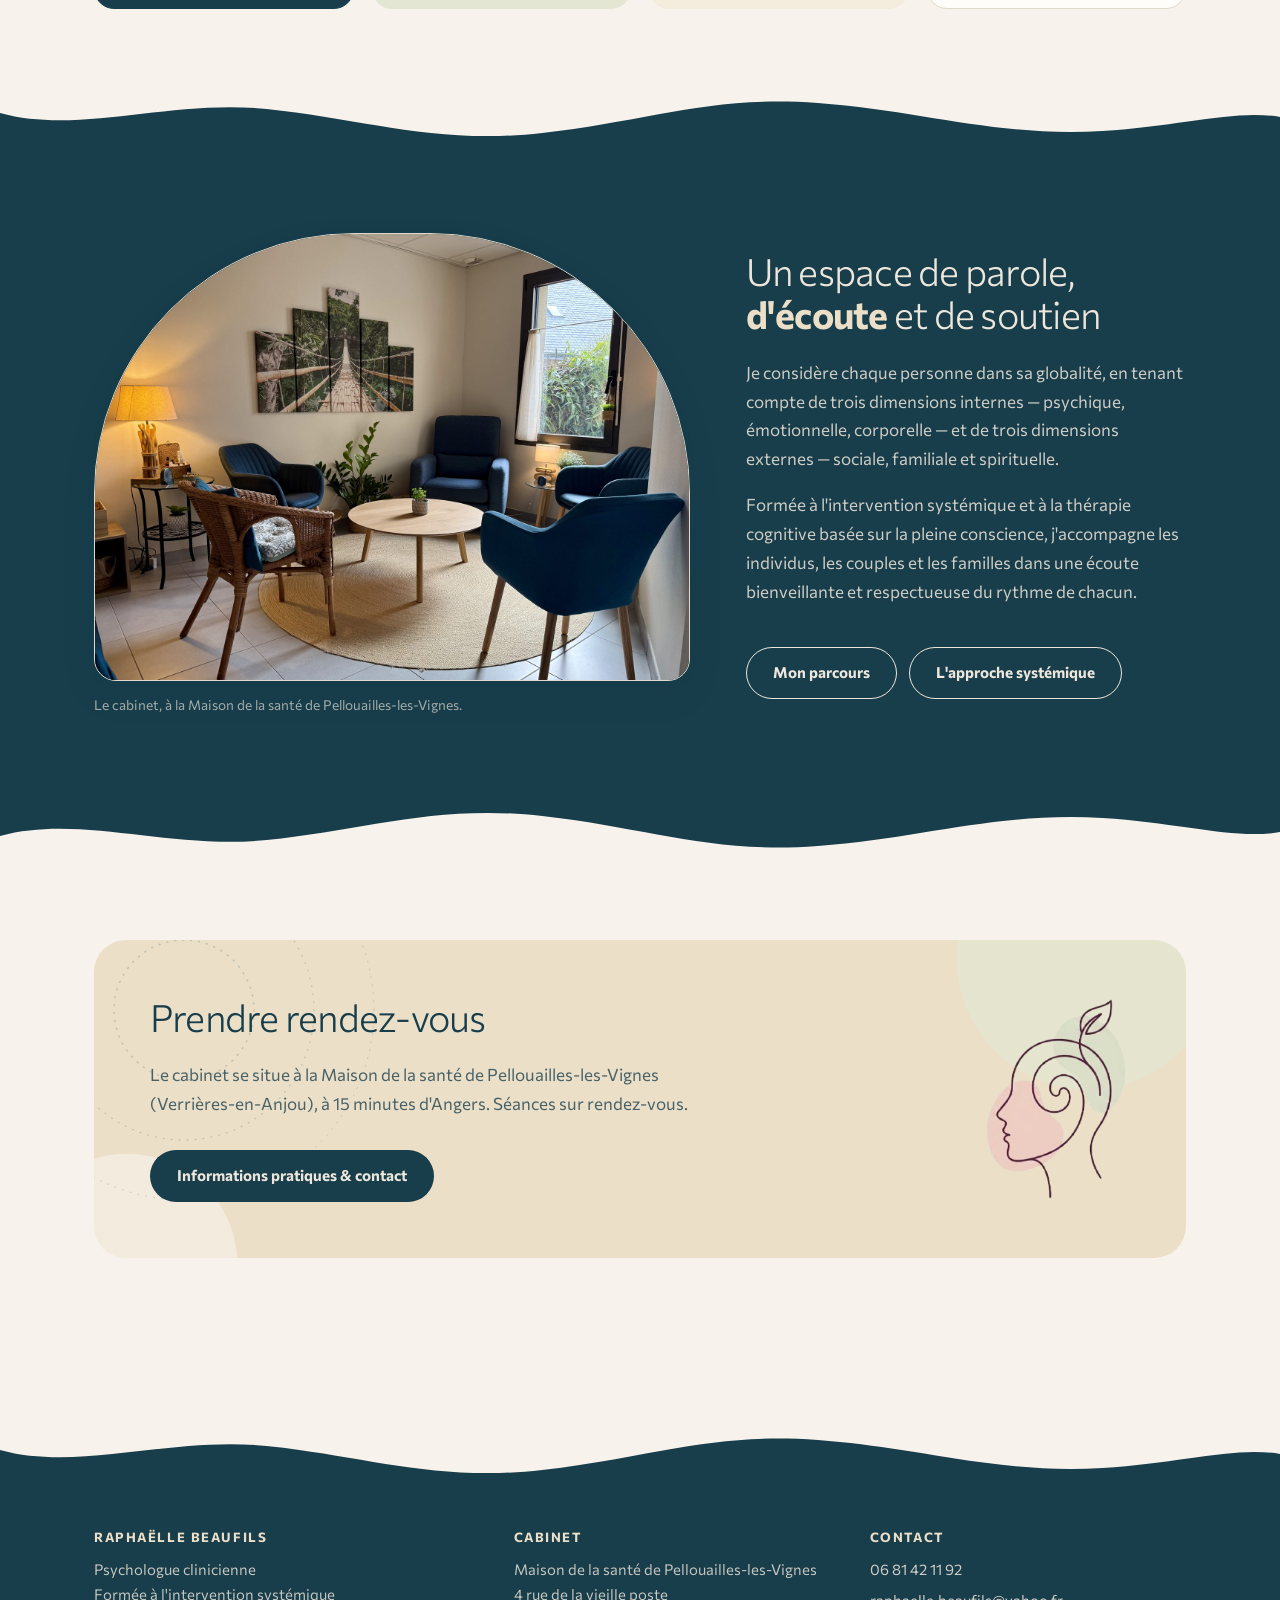
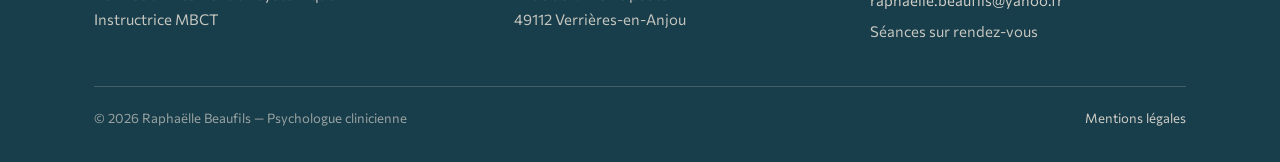
==== commit d70b351a: "Hero : ondulations de la vague adoucies, au niveau des vagues horizontales Co-Authored-By: Claude Fa" ====
--- a/site/index.html
+++ b/site/index.html
@@ -59,7 +59,7 @@
   <section class="hero">
     <!-- Vague bleue dans l'angle supérieur droit : bord intérieur ondulé -->
     <svg class="hero-wave" viewBox="0 0 640 520" preserveAspectRatio="none" aria-hidden="true">
-      <path d="M0.0,0.0 C4.7,1.6 18.7,6.6 28.3,9.5 C38.0,12.3 48.0,14.2 57.6,17.0 C67.2,19.8 76.9,22.5 85.9,26.4 C94.9,30.3 103.7,34.7 111.7,40.2 C119.8,45.7 127.2,52.3 134.2,59.5 C141.2,66.6 147.4,75.0 153.6,83.2 C159.8,91.4 165.4,100.5 171.3,108.8 C177.3,117.0 183.0,125.5 189.4,132.8 C195.9,140.0 202.5,146.7 210.0,152.2 C217.5,157.6 225.6,161.9 234.5,165.4 C243.3,168.8 253.1,170.9 263.0,172.8 C273.0,174.7 283.9,175.5 294.4,176.8 C304.9,178.1 316.0,178.9 326.2,180.8 C336.4,182.8 346.6,185.0 355.6,188.6 C364.6,192.2 373.0,196.8 380.2,202.7 C387.4,208.5 393.6,215.8 398.9,223.8 C404.3,231.9 408.4,241.3 412.3,250.8 C416.2,260.3 419.1,270.9 422.4,280.8 C425.7,290.7 428.5,301.0 432.2,310.2 C435.9,319.5 439.7,328.4 444.6,336.1 C449.5,343.9 455.2,350.7 461.7,356.7 C468.3,362.7 475.9,367.5 484.0,372.1 C492.1,376.6 501.2,380.2 510.1,384.0 C519.1,387.9 528.7,391.2 537.6,395.2 C546.5,399.2 555.5,403.3 563.5,408.3 C571.5,413.3 578.9,418.9 585.5,425.2 C592.0,431.5 597.6,438.7 602.6,446.3 C607.7,453.8 611.7,462.3 615.8,470.5 C619.8,478.8 623.1,487.7 627.1,496.0 C631.1,504.2 637.9,516.0 640.0,520.0 L640,0 Z" fill="currentColor"/>
+      <path d="M0.0,0.0 C4.6,1.8 18.4,7.3 27.6,10.9 C36.8,14.5 46.1,17.9 55.2,21.6 C64.3,25.3 73.5,29.0 82.4,33.0 C91.3,37.0 100.1,41.2 108.6,45.7 C117.2,50.2 125.6,55.1 133.8,60.1 C142.0,65.2 150.0,70.5 157.9,76.0 C165.8,81.5 173.5,87.3 181.1,93.1 C188.7,98.8 196.1,104.8 203.6,110.7 C211.0,116.6 218.4,122.6 225.7,128.5 C233.1,134.4 240.4,140.3 247.7,146.2 C255.0,152.1 262.2,157.9 269.5,163.8 C276.7,169.7 283.9,175.5 291.0,181.4 C298.1,187.4 305.2,193.3 312.1,199.3 C319.1,205.3 326.0,211.4 332.8,217.5 C339.7,223.6 346.4,229.8 353.2,235.9 C359.9,242.0 366.6,248.2 373.3,254.3 C380.1,260.4 386.8,266.4 393.7,272.3 C400.6,278.1 407.5,283.9 414.6,289.5 C421.7,295.1 428.9,300.5 436.3,305.8 C443.7,311.1 451.2,316.2 458.8,321.3 C466.4,326.5 474.1,331.4 481.8,336.5 C489.4,341.6 497.1,346.7 504.6,352.0 C512.1,357.4 519.5,362.8 526.6,368.5 C533.7,374.3 540.6,380.3 547.1,386.6 C553.6,392.9 559.7,399.6 565.5,406.5 C571.4,413.4 576.8,420.7 582.0,428.1 C587.2,435.5 592.0,443.3 596.8,451.0 C601.6,458.8 606.1,466.7 610.7,474.5 C615.4,482.3 619.8,490.2 624.7,497.8 C629.6,505.4 637.5,516.3 640.0,520.0 L640,0 Z" fill="currentColor"/>
     </svg>
     <div class="container">
       <div class="hero-text">
--- a/site/styles.css
+++ b/site/styles.css
@@ -291,8 +291,9 @@
 .hero { position: relative; overflow: hidden; padding-block: 96px 88px; }
 
 /* Vague bleu profond dans l'angle supérieur droit (sous le header, contre le
-   bord droit de l'écran). Son bord intérieur descend en diagonale avec de
-   vraies ondulations, mais douces (sinusoïde amortie aux extrémités). */
+   bord droit de l'écran). Son bord intérieur descend en diagonale avec des
+   ondulations aussi peu prononcées que les vagues horizontales des sections
+   (même rapport amplitude / longueur d'onde que --wave). */
 .hero-wave {
   position: absolute;
   top: 0;
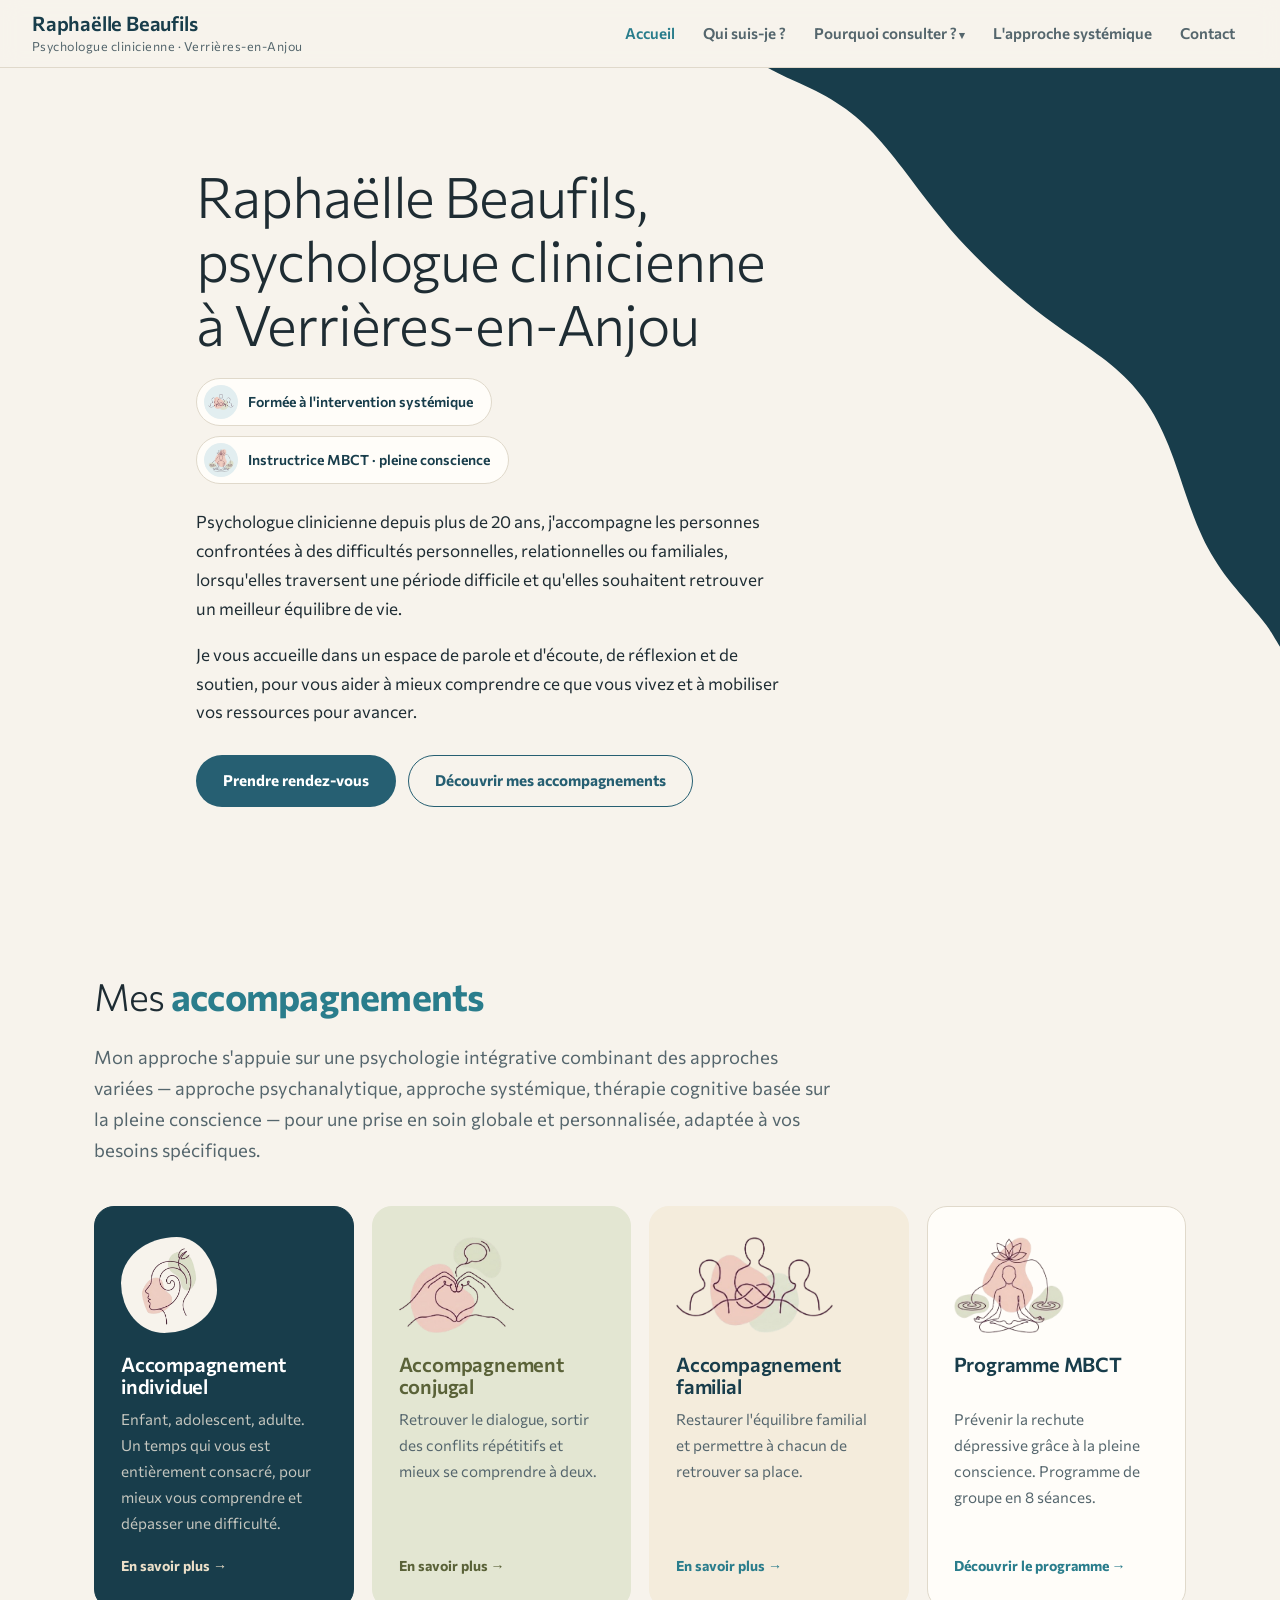
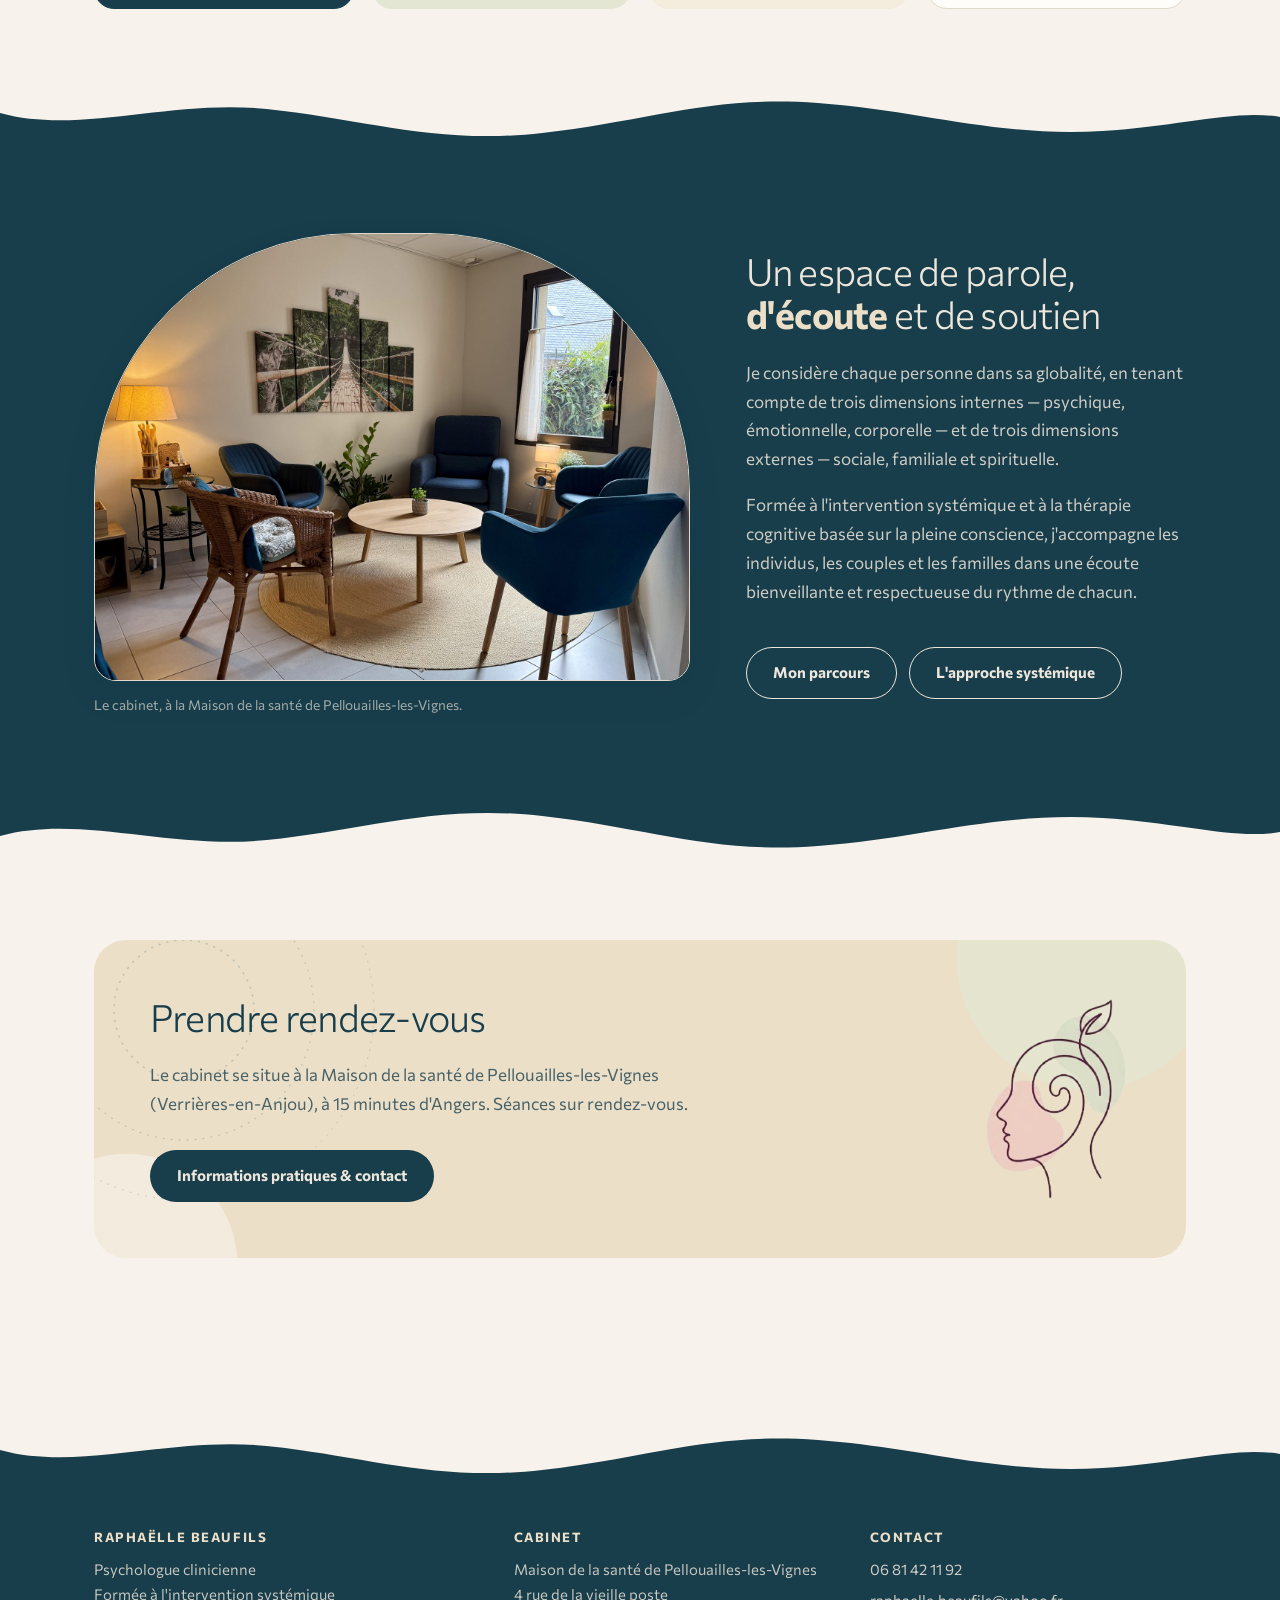
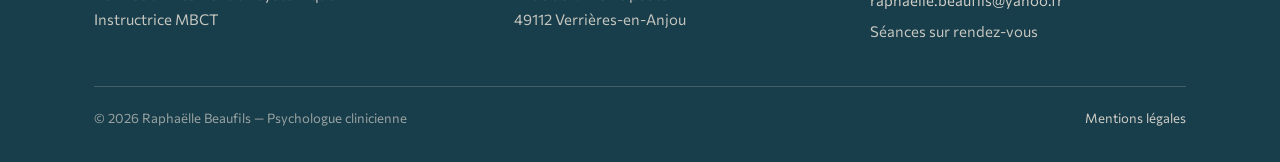
==== commit a0e1caac: "Hero : vague un peu plus ondulée (2 ondulations, amplitude intermédiaire) Co-Authored-By: Claude Fab" ====
--- a/site/index.html
+++ b/site/index.html
@@ -59,7 +59,7 @@
   <section class="hero">
     <!-- Vague bleue dans l'angle supérieur droit : bord intérieur ondulé -->
     <svg class="hero-wave" viewBox="0 0 640 520" preserveAspectRatio="none" aria-hidden="true">
-      <path d="M0.0,0.0 C4.6,1.8 18.4,7.3 27.6,10.9 C36.8,14.5 46.1,17.9 55.2,21.6 C64.3,25.3 73.5,29.0 82.4,33.0 C91.3,37.0 100.1,41.2 108.6,45.7 C117.2,50.2 125.6,55.1 133.8,60.1 C142.0,65.2 150.0,70.5 157.9,76.0 C165.8,81.5 173.5,87.3 181.1,93.1 C188.7,98.8 196.1,104.8 203.6,110.7 C211.0,116.6 218.4,122.6 225.7,128.5 C233.1,134.4 240.4,140.3 247.7,146.2 C255.0,152.1 262.2,157.9 269.5,163.8 C276.7,169.7 283.9,175.5 291.0,181.4 C298.1,187.4 305.2,193.3 312.1,199.3 C319.1,205.3 326.0,211.4 332.8,217.5 C339.7,223.6 346.4,229.8 353.2,235.9 C359.9,242.0 366.6,248.2 373.3,254.3 C380.1,260.4 386.8,266.4 393.7,272.3 C400.6,278.1 407.5,283.9 414.6,289.5 C421.7,295.1 428.9,300.5 436.3,305.8 C443.7,311.1 451.2,316.2 458.8,321.3 C466.4,326.5 474.1,331.4 481.8,336.5 C489.4,341.6 497.1,346.7 504.6,352.0 C512.1,357.4 519.5,362.8 526.6,368.5 C533.7,374.3 540.6,380.3 547.1,386.6 C553.6,392.9 559.7,399.6 565.5,406.5 C571.4,413.4 576.8,420.7 582.0,428.1 C587.2,435.5 592.0,443.3 596.8,451.0 C601.6,458.8 606.1,466.7 610.7,474.5 C615.4,482.3 619.8,490.2 624.7,497.8 C629.6,505.4 637.5,516.3 640.0,520.0 L640,0 Z" fill="currentColor"/>
+      <path d="M0.0,0.0 C4.4,1.6 17.5,6.4 26.3,9.4 C35.1,12.4 44.1,15.0 52.9,18.1 C61.6,21.2 70.4,24.3 78.8,28.0 C87.2,31.7 95.5,35.6 103.4,40.1 C111.4,44.6 119.0,49.5 126.4,54.8 C133.9,60.1 140.9,65.9 147.9,71.8 C154.9,77.6 161.5,83.9 168.2,90.1 C174.9,96.3 181.4,102.7 187.9,108.9 C194.5,115.1 201.0,121.2 207.6,127.2 C214.3,133.1 220.9,138.9 227.6,144.6 C234.4,150.2 241.2,155.6 248.1,160.9 C255.1,166.1 262.1,171.2 269.1,176.2 C276.2,181.2 283.4,186.0 290.6,190.7 C297.8,195.5 305.1,200.1 312.5,204.5 C319.9,209.0 327.3,213.4 334.9,217.6 C342.5,221.9 350.2,226.0 358.0,230.0 C365.7,234.1 373.6,237.9 381.5,241.9 C389.4,245.9 397.4,249.7 405.2,253.8 C413.0,257.9 420.9,261.9 428.4,266.4 C435.9,270.9 443.3,275.6 450.2,280.8 C457.1,285.9 463.7,291.5 469.8,297.5 C475.8,303.6 481.4,310.2 486.6,317.1 C491.7,324.1 496.3,331.6 500.7,339.2 C505.0,346.9 508.9,355.0 512.8,363.0 C516.7,370.9 520.2,379.2 524.1,387.0 C528.0,394.9 531.8,402.7 536.1,410.1 C540.4,417.5 544.9,424.6 549.9,431.3 C554.9,438.0 560.4,444.3 566.2,450.3 C571.9,456.4 578.3,461.9 584.6,467.5 C590.9,473.2 597.7,478.4 604.1,484.0 C610.6,489.6 617.3,495.0 623.3,501.0 C629.3,507.0 637.2,516.8 640.0,520.0 L640,0 Z" fill="currentColor"/>
     </svg>
     <div class="container">
       <div class="hero-text">
--- a/site/styles.css
+++ b/site/styles.css
@@ -292,8 +292,8 @@
 
 /* Vague bleu profond dans l'angle supérieur droit (sous le header, contre le
    bord droit de l'écran). Son bord intérieur descend en diagonale avec des
-   ondulations aussi peu prononcées que les vagues horizontales des sections
-   (même rapport amplitude / longueur d'onde que --wave). */
+   ondulations douces, à peine plus marquées que les vagues horizontales
+   des sections (--wave). */
 .hero-wave {
   position: absolute;
   top: 0;
